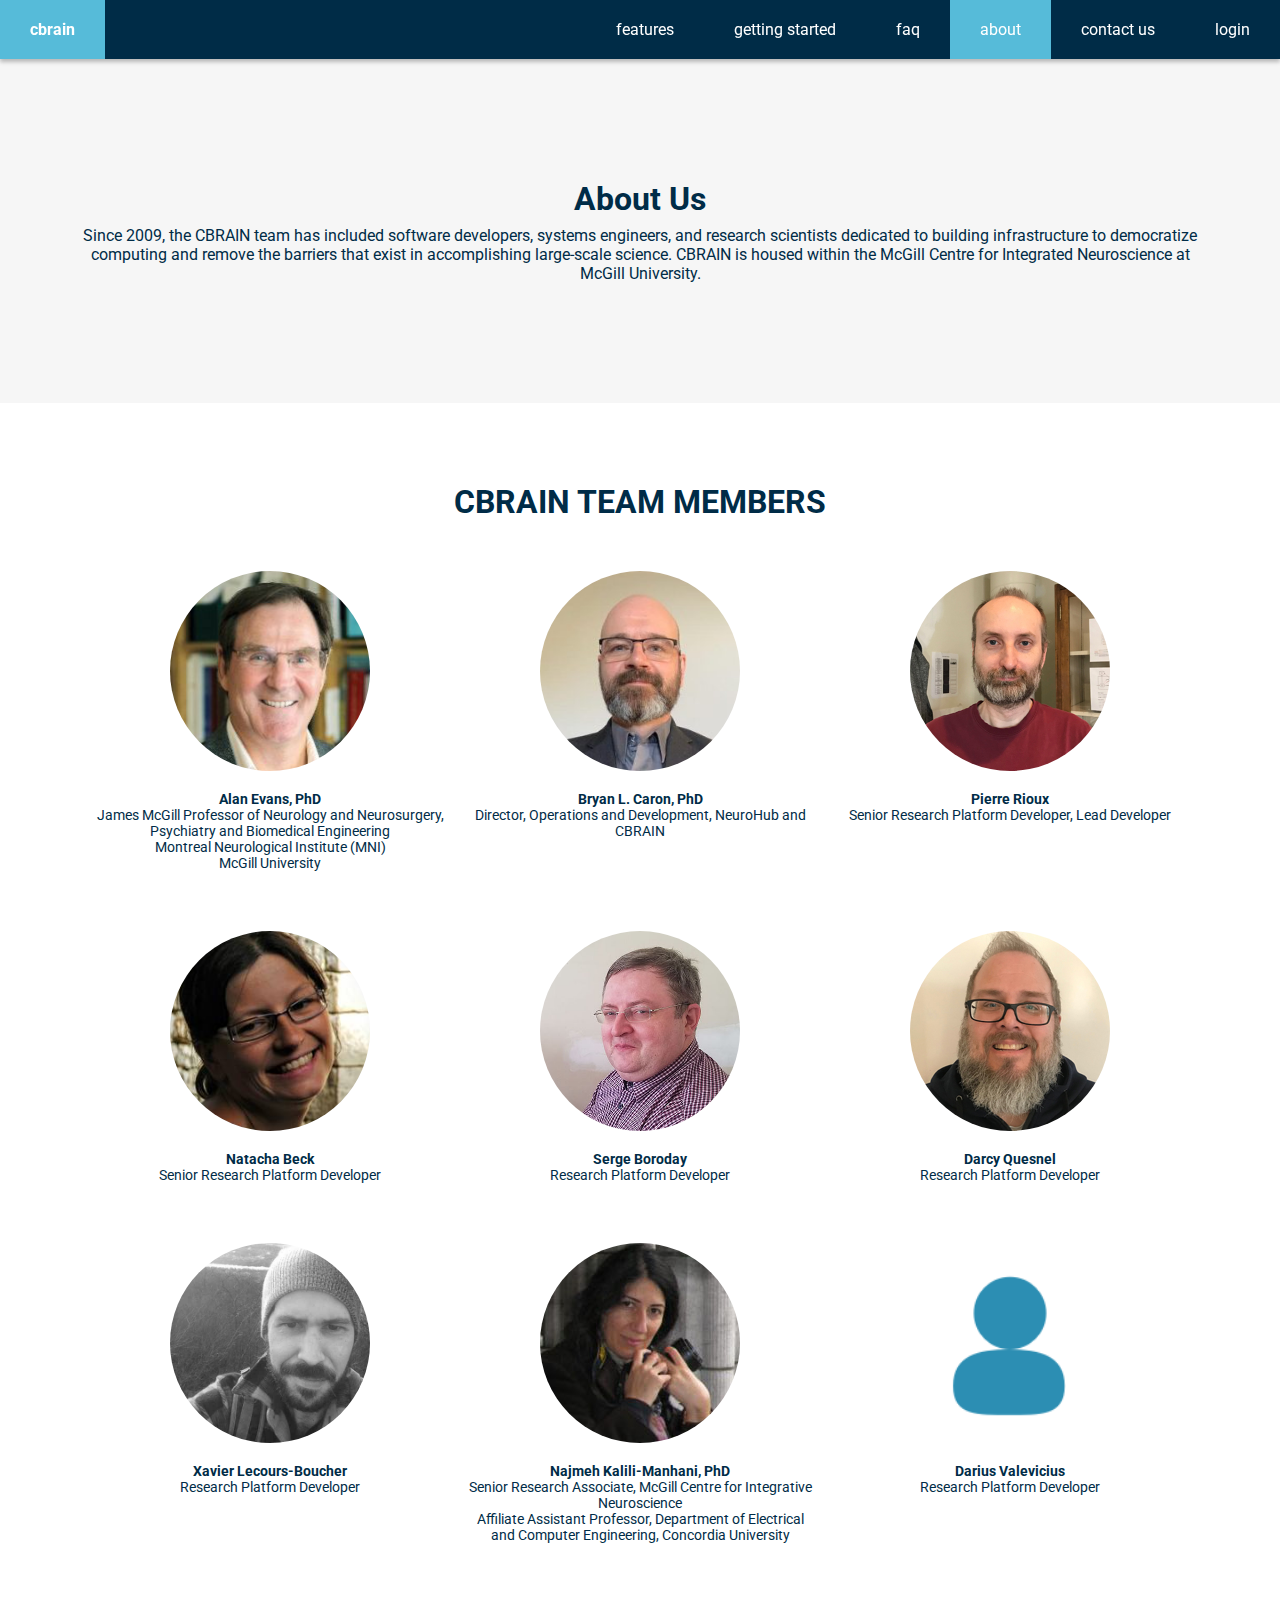
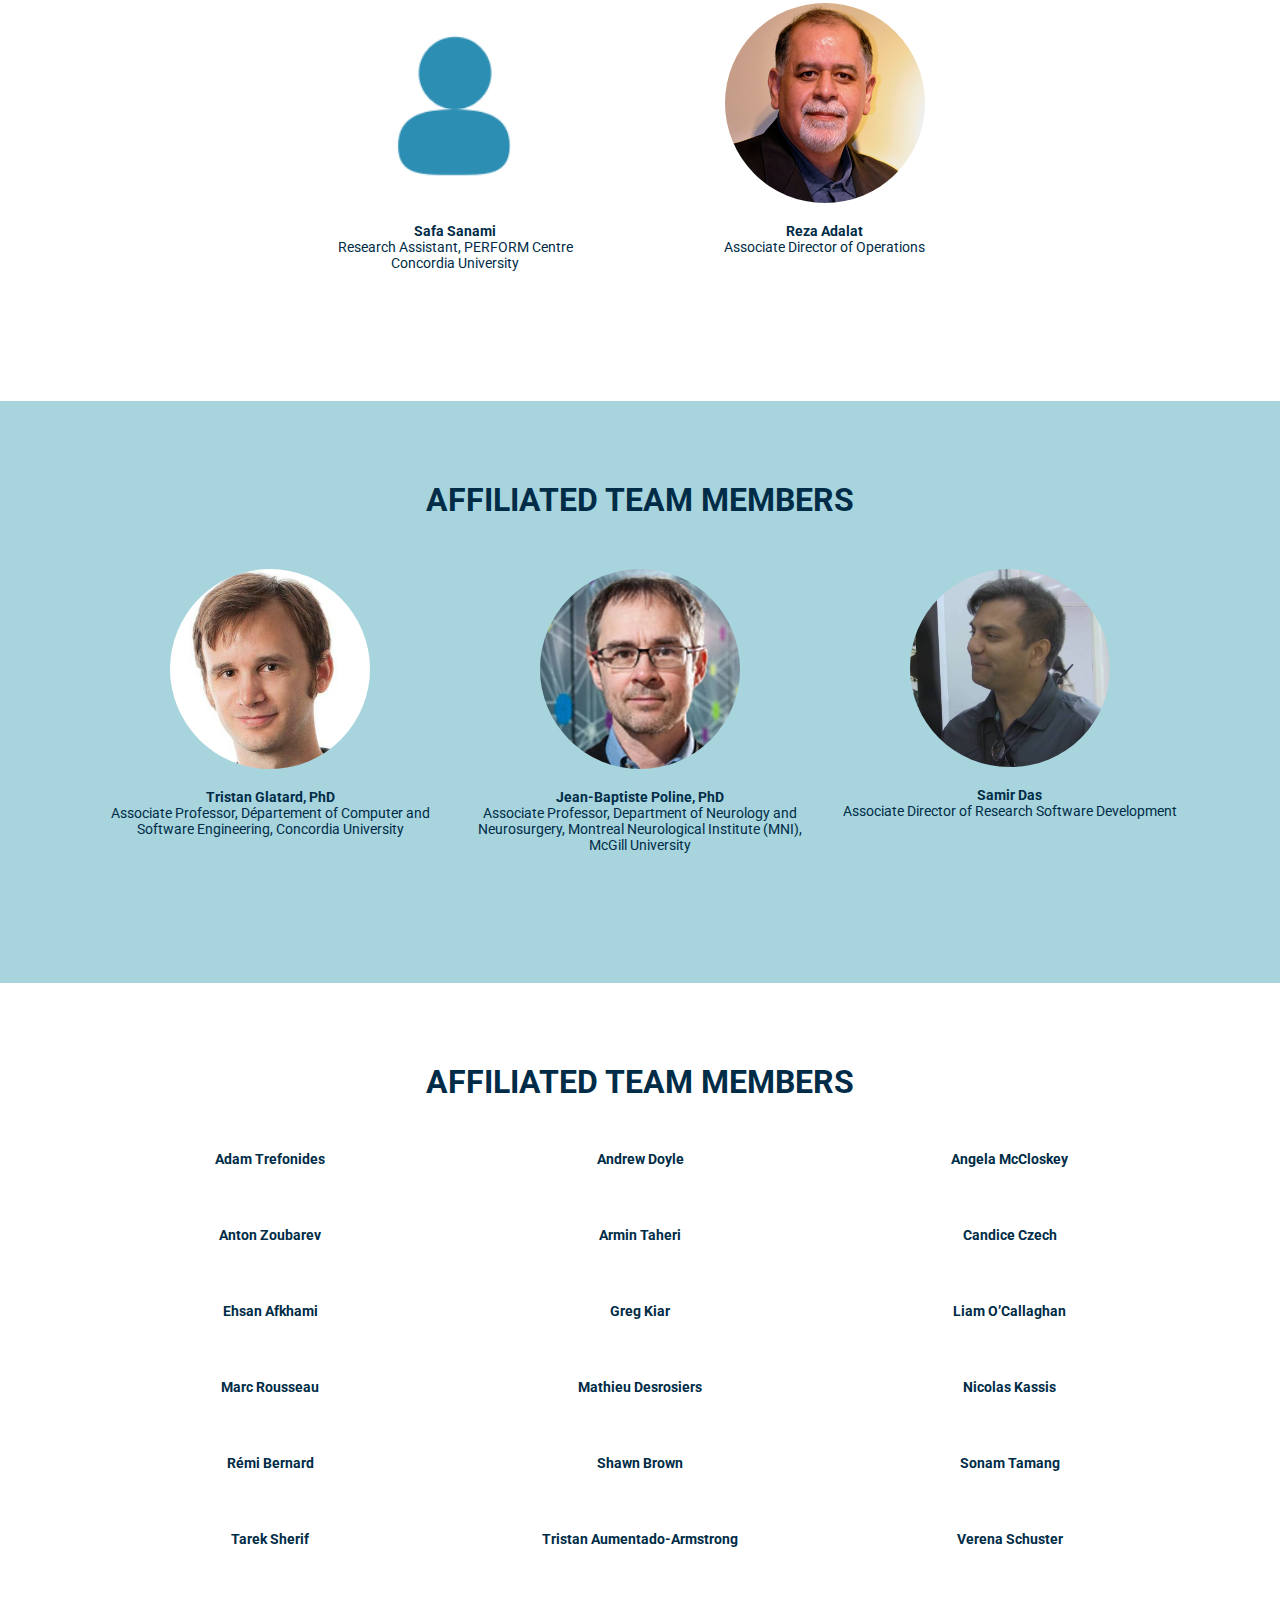
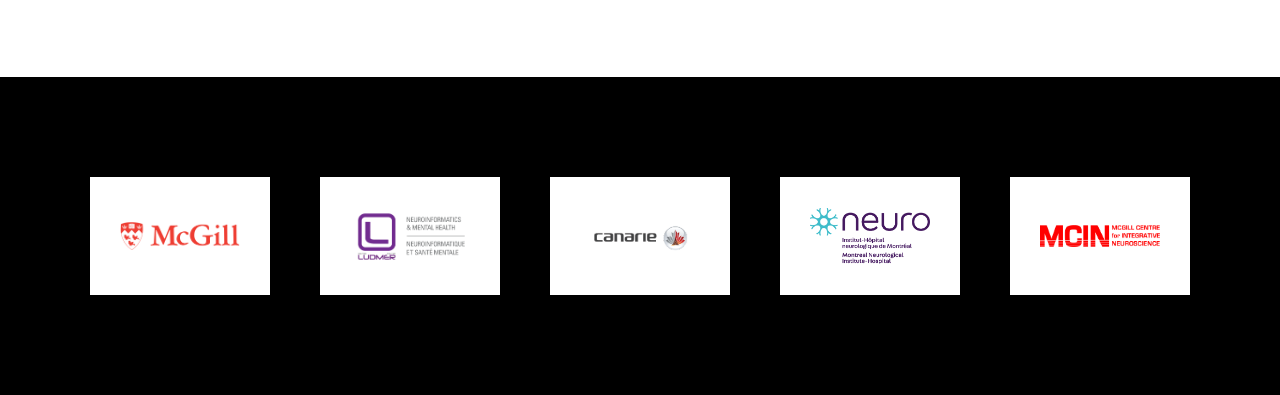
==== about.html @ c916443f "#1 updated code from repo https://github.com/aces/cbrain-public-site" ====
<!doctype html>
<html>
<head>
<!-- favicon -->
<link rel="apple-touch-icon" sizes="144x144" href="apple-touch-icon.png">
<link rel="icon" type="image/png" sizes="32x32" href="favicon-32x32.png">
<link rel="icon" type="image/png" sizes="16x16" href="favicon-16x16.png">
<link rel="manifest" href="site.webmanifest">
<link rel="mask-icon" href="safari-pinned-tab.svg" color="#5bbad5">
<meta name="msapplication-TileColor" content="#da532c">
<meta name="theme-color" content="#ffffff">
<!-- header -->
<link rel="stylesheet" href="https://use.fontawesome.com/releases/v5.8.2/css/all.css" integrity="sha384-oS3vJWv+0UjzBfQzYUhtDYW+Pj2yciDJxpsK1OYPAYjqT085Qq/1cq5FLXAZQ7Ay" crossorigin="anonymous">
<meta name="msapplication-TileColor" content="#da532c">
<meta name="theme-color" content="#ffffff">
<meta name="author" content="Derek Lo @ 3design-dlo.com">
<!-- general -->
<link rel="stylesheet" type="text/css" href="css/styles.css" />
<link rel="stylesheet" type="text/css" href="css/nav-styles.css" />
<link rel="stylesheet" type="text/css" href="fonts/fonts.css" />
<link href="css/lightbox.css" rel="stylesheet" />
<link rel="preconnect" href="https://fonts.googleapis.com">
<link rel="preconnect" href="https://fonts.gstatic.com" crossorigin>
<link href="https://fonts.googleapis.com/css2?family=Roboto:wght@300;400;700&display=swap" rel="stylesheet">
<meta charset="utf-8">
<title>cbrain</title>
<meta name="viewport" content="width=device-width">
<meta name="description" content="This is the website of cbrain.">
<meta name="keywords" content="big data, compute, pipelines, research">
<script src="https://code.jquery.com/jquery-2.2.0.min.js" type="text/javascript"></script>
<script type="text/javascript" src="js/drop-down.js"></script>
<script src="js/jquery.matchHeight.js" type="text/javascript"></script>
</head>
<body>
<div id="main-wrapper">
  <!-- navigation -->
  <nav class="site-nav ">
    <div class="nav-container ">
      <div class="branding"><a href="index.html"><strong>cbrain</strong></a></div>
      <div id="showmenu">Menu</div>
      <ul id="menu" class="nav-list hide">
        <li class="nav-item"><a href="features.html">features</a></li>
        <li class="nav-item"><a href="getstarted.html">getting started</a></li>
        <li class="nav-item"><a href="faq.html">faq</a></li>
        <li class="nav-item active"><a href="about.html">about</a></li>
        <li class="nav-item"><a href="contact.html">contact us</a></li>
        <li class="nav-item"><a href="https://portal.cbrain.mcgill.ca/login">login</a></li>
      </ul>
    </div>
  </nav>
  <!-- Info sections -->
  <section class="lt-grey-bg hero-pad">
    <div class="section-content flex">
      <h1 class="full-width text-center">About Us</h1>
      <!-- accordian -->
      <p class="center">
        Since 2009, the CBRAIN team has included software developers, systems engineers, and research scientists dedicated to building infrastructure to democratize computing and remove the barriers that exist in accomplishing large-scale science. CBRAIN is housed within the McGill Centre for Integrated Neuroscience at McGill University.
      </p>
    </div>
  </section>

  <!-- Pictures sections -->
  <section>
    <div class="section-content">
      <h1 class="text-center spacer">CBRAIN TEAM MEMBERS</h1>
      <div class="team-box">
        <div class="team-photo">
          <img src="images/team/team-alan-evans.jpg">
          <p class="center"><strong>Alan Evans, PhD</strong> <br>
          James McGill Professor of Neurology and Neurosurgery, Psychiatry and Biomedical Engineering<br>
          Montreal Neurological Institute (MNI)<br>
          McGill University<br>
          </p>
        </div>
        <div class="team-photo">
          <img src="images/team/team-bryan.jpeg">
          <p class="center"><strong>Bryan L. Caron, PhD</strong> <br>
          Director, Operations and Development, NeuroHub and CBRAIN<br>
          </p>
        </div>
        <div class="team-photo">
          <img src="images/team/team-pr.jpg">
          <p class="center"><strong>Pierre Rioux</strong> <br>
          Senior Research Platform Developer, Lead Developer<br>
          </p>
        </div>
        <div class="team-photo">
          <img src="images/team/team-nat.jpg">
          <p class="center"><strong>Natacha Beck</strong> <br>
          Senior Research Platform Developer<br>
          </p>
        </div>
        <div class="team-photo">
          <img src="images/team/team-serge.jpg">
          <p class="center"><strong>Serge Boroday</strong> <br>
          Research Platform Developer<br>
          </p>
        </div>
        <div class="team-photo">
          <img src="images/team/team-darcy.jpg">
          <p class="center"><strong>Darcy Quesnel</strong> <br>
          Research Platform Developer<br>
          </p>
        </div>
        <div class="team-photo">
          <img src="images/team/team-xavier.jpg">
          <p class="center"><strong>Xavier Lecours-Boucher</strong> <br>
          Research Platform Developer<br>
          </p>
        </div>
        <div class="team-photo">
          <img src="images/team/team-naj.jpg">
          <p class="center"><strong>Najmeh Kalili-Manhani, PhD</strong> <br>
          Senior Research Associate, McGill Centre for Integrative Neuroscience<br>
          Affiliate Assistant Professor, Department of Electrical and Computer Engineering, Concordia University<br>
          </p>
        </div>
        <div class="team-photo">
          <img src="images/team/profile-temp.png">
          <p class="center"><strong>Darius Valevicius</strong> <br>
          Research Platform Developer<br>
          </p>
        </div>
        <div class="team-photo">
          <img src="images/team/profile-temp.png">
          <p class="center"><strong>Safa Sanami</strong> <br>
          Research Assistant, PERFORM Centre<br>
          Concordia University<br>
          </p>
        </div>
        <div class="team-photo">
          <img src="images/team/team-reza-adalat.jpg">
          <p class="center"><strong>Reza Adalat</strong> <br>
          Associate Director of Operations<br>
          </p>
        </div>
      </div>
    </div>
  </section>

  <section class="lt-blue-bg">
    <div class="section-content">
      <h1 class="text-center spacer">AFFILIATED TEAM MEMBERS</h1>
      <div class="team-box">
        <div class="team-photo">
          <img src="images/team/team-tristan.jpg">
          <p class="center"><strong>Tristan Glatard, PhD</strong> <br>
          Associate Professor, Département of Computer and Software Engineering, Concordia University<br>
          </p>
        </div>
        <div class="team-photo">
          <img src="images/team/team-jb.jpg">
          <p class="center"><strong>Jean-Baptiste Poline, PhD</strong> <br>
          Associate Professor, Department of Neurology and Neurosurgery, Montreal Neurological Institute (MNI), McGill University<br>
          </p>
        </div>
        <div class="team-photo">
          <img src="images/team/team-samir.jpg">
          <p class="center"><strong>Samir Das</strong> <br>
          Associate Director of Research Software Development<br>
          </p>
        </div>
      </div>
    </div>
  </section>

  <section class="">
    <div class="section-content ">
      <h1 class="text-center spacer">AFFILIATED TEAM MEMBERS</h1>
      <div class="team-box">
        <div class="team-photo">
          <p class="center"><strong>Adam Trefonides</strong>
          </p>
        </div>
        <div class="team-photo">
          <p class="center"><strong>Andrew Doyle</strong>
          </p>
        </div>
        <div class="team-photo">
          <p class="center"><strong>Angela McCloskey</strong>
          </p>
        </div>
        <div class="team-photo">
          <p class="center"><strong>Anton Zoubarev</strong> 
          </p>
        </div>
        <div class="team-photo">
          <p class="center"><strong>Armin Taheri</strong> 
          </p>
        </div>
        <div class="team-photo">
          <p class="center"><strong>Candice Czech</strong>
          </p>
        </div>
        <div class="team-photo">
          <p class="center"><strong>Ehsan Afkhami</strong>
          </p>
        </div>
        <div class="team-photo">
          <p class="center"><strong>Greg Kiar</strong> 
          </p>
        </div>
        <div class="team-photo">
          <p class="center"><strong>Liam O’Callaghan</strong>
          </p>
        </div>
        <div class="team-photo">
          <p class="center"><strong>Marc Rousseau</strong> 
          </p>
        </div>
        <div class="team-photo">
          <p class="center"><strong>Mathieu Desrosiers</strong>
          </p>
        </div>
        <div class="team-photo">
          <p class="center"><strong>Nicolas Kassis</strong>
          </p>
        </div>
        <div class="team-photo">
          <p class="center"><strong>Rémi Bernard</strong>
          </p>
        </div>
        <div class="team-photo">
          <p class="center"><strong>Shawn Brown</strong>
          </p>
        </div>
        <div class="team-photo">
          <p class="center"><strong>Sonam Tamang</strong>
          </p>
        </div>
        <div class="team-photo">
          <p class="center"><strong>Tarek Sherif</strong>
          </p>
        </div>
        <div class="team-photo">
          <p class="center"><strong>Tristan Aumentado-Armstrong</strong>
          </p>
        </div>
        <div class="team-photo">
          <p class="center"><strong>Verena Schuster</strong>
          </p>
        </div>
      </div>
    </div>
  </section>

<script>
  $(function(){
    $(".accordian h3").click(function(e){
    $(".accordian ul p.answer").slideUp();
      if ($(this).next().is(":hidden")){
      $(this).next().slideDown();
      }
    });
  });
</script>

  <!-- footer -->
  <footer>  
    <div class="section-content flex">
      <a href="https://mcgill.ca/">
        <img src="images/logo-mcgill.png">
      </a>
      <a href="https://ludmercentre.ca/">
        <img src="images/logo-ludmer.png">
      </a>
      <a href="https://www.canarie.ca/">
        <img src="images/logo-canarie.png">
      </a>
      <a href="https://www.mcgill.ca/neuro/">
        <img src="images/logo-neuro.png">
      </a>
      <a href="https://mcin.ca">
        <img src="images/logo-mcin.png">
      </a>
    </div>
  </footer>
</div>

<script>
  $(function(){
    $("#showmenu").click(function(e){
    $("#menu").slideUp();
      if ($(this).next().is(":hidden")){
      $(this).next().slideDown();
      }
    });
  });
</script>

<script type="text/javascript">
  $(function() {
    $('.item').matchHeight();
  });
</script>



</body></html>
---- css/styles.css ----
/* ---- reset ---- */

* {
  box-sizing: border-box;
  margin: 0;
  padding: 0;
}
html,
body {
  width: 100%;
  height: 100%;
  min-height: 400px;
  min-width: 300px;
  /*overflow: hidden;*/
  font-family: 'Roboto', sans-serif;
  font-size: 14px;
  color: #002C47;
  scroll-behavior: smooth;
}
p, ul, ol {
  text-decoration: none; 
  font-size: 1em;
}
li {
  margin-left: 1em;
}
section {
  overflow: auto;
}
.end {
  padding-bottom: 500px !important;
}


img {
  display: block;
  width: 100%;
  height: auto;
}

/*** 
*
* Colour and Typography 
*
***/

strong {
  font-family: 'Roboto', sans-serif;
  font-weight: 700;
  /*color: #FF7F00;*/
}
h1, h2 {
  font-family: 'Roboto', sans-serif;
}
h1 {
  text-decoration: none; 
  font-size: 2rem;
  color: #002C47;
  margin-bottom: .5rem;
}
h2 {
  font-size: 1.5rem;
  /*font-style: italic;*/
  
  color: #002C47;
  margin-bottom: .5rem;
}
h3 {
  font-family: 'Roboto', sans-serif;
  font-size: 1.25rem;
  font-style: italic;
  color: #002C47;
  font-weight: bold;
}
p {
  margin-bottom: 1em;
}
a {
  color: #8c0000;
  transition: all 0.25s ease;
}
footer a {
  color: #fff;
}
a:hover,
a:focus {
  color: #DC2627;
}
button {
  border: none;
  background: #002C47;
  width: 100%;
  margin-bottom: 20px;
  padding: 10px 20px;
  color: #fff;
  font-size: 1em;
  font-weight: 700;
    -webkit-transition: 0.25s; /* Safari */
  transition: 0.25s;
}
button:hover {
  background: #56BBD9;
}
@media screen and (min-width: 640px) {
  html,
  body {
    font-size: 16px;
  }
  button {
    width: auto;
    margin: 0;
  }
}
.dropcap{
  color: #ff0000;
  font-weight: 400;
  float: left;
  font-size: 75px;
  line-height: 60px;
  padding-top: 4px;
  padding-right: 8px;
  padding-left: 3px;
  margin-bottom:-15px; 
}
.lt-blue-bg {
  background-color: #A7D4DD;
}
.dk-blue-bg {
  background-color: #002C47;
}
.red-bg {
  background-color: #DC2627;
}
.green-bg {
  background-color: green;
}
.dk-grey-bg {
  background-color: #8B8B8B;
}
.lt-grey-bg {
  background-color: #F6F6F6 !important;
}
.med-grey-bg {
  background-color: #ececec;
}
.black-bg {
  background-color: #000;
}
.center {
  text-align: center;
}
.float-left {
  float: left;
}
.float-right {
  float: right;
}
.clear-all {
  clear: both;
}
.flex {
  display: flex;
  flex-direction: row;
  flex-wrap: wrap;
  justify-content: space-evenly;
  align-items: stretch;
}
.flex-center {
  display: flex;
  flex-direction: row;
  flex-wrap: wrap;
  justify-content: space-evenly;
  align-items: center;
}
.flex-start {
    justify-content: flex-start !important;
}
.full-width {
  width: 100%;
}
.flex-baseline {
  display: flex;
  flex-direction: row;
  flex-wrap: wrap;
  justify-content: space-evenly;
  align-items: baseline;
}
h2.full-width/*:last-of-type*/ {
  margin-bottom: 40px;
}
.text-center {
  text-align: center;
}
.wordbreak {
  word-break: break-all;
}
.spacer {
  margin-bottom: 40px;
}
.small-spacer {
  margin-bottom: 20px;
}
.big-spacer {
  margin-bottom: 80px;
}
.center-spacer {
  margin: 0 auto !important;
}
.grey-border {
  border: 1px solid #8B8B8B !important;
}
cite {
  font-weight: bold;
}
.horizontal-rule {
  display: flex;
  width: 100%;
  height: 50px;
  align-items: center;
  justify-content: space-between;
  margin-bottom: 10px;
  color: #c3c3c3;
}
.horizontal-rule:before, .horizontal-rule:after {
  display: block;
  content: "";
  width:calc(50% - 100px);
  border-bottom: 1px solid #c3c3c3;
}
.sidebar-right h1 {
  padding: 20px 0 10px;
  font-size: 1.25em;
  text-align: center;
}
.right-arrow {}
.right-arrow::after {
  content: "\f30b";
  font-family: "Font Awesome 5 Free";
  font-weight: 900;
  font-size: 30px;
}
.no-side-pad {
  padding-left: 0 !important;
  padding-right: 0 !important;
  /*it's a hack, I know...*/
}
/*** 
*
* Content 
*
***/
#main-wrapper {
  width: 100%;
  height: auto;
  min-height: 100%;
  overflow: auto;
  position: relative;
  /*background: url(../images/pattern.svg);*/
  background-size: 60px 60px;
}
#main-wrapper {
  min-height: 100vh;
  display: flex;
  flex-direction: column;
}
.col-2,
.col-3,
.col-4,
.col-3rd {
  width: 100%;
  margin: 0 auto;
}
.col-2,
.col-3,
.col-4,
.col-3rd {
  width: 100%;
  padding: 0 0 15px 0;
}

.section-content {
  width: 100%;
  max-width: 1200px;
  margin: 0px auto;
  padding: 80px 20px;
  overflow: auto;
  backgr?ound: #fff;
}
.section-content p:last-of-type {
  margin-bottom: 40px;
}
.section-content.no-margin p:last-of-type {
  margin-bottom: 0;
}
.sidebar-left {
  display: block;
  overflow: auto;
  width: 100%;
}
.sidebar-right {
  display: block;
  overflow: auto;
  width: 100%;
}
.sidebar-logo {
  max-width: 100px;
}
footer .section-content {
  width: 100%;
  max-width: 1200px;
  margin: 80px auto;
  padding: 0px 20px;
  overflow: auto;
  background-color: #000;
}
@media screen and (max-width: 599px) {
  .keyline {
    border-bottom: 1px solid #dadada;
    margin-bottom: 40px;
    padding-bottom: 80px;
  }
}
.video-wrapper {
  position: relative;
  padding-bottom: 56.25%; /* 16:9 */
  padding-top: 25px;
  height: 0;
}
.video-wrapper iframe {
  position: absolute;
  top: 0;
  left: 0;
  width: 100%;
  height: 100%;
}
@media screen and (min-width: 640px) {
  .section-content {
    padding: 80px 40px;
  }
  .col-4,
  .col-3 {
    width: 50%;
    float: left;
    margin: 0;
  }
  .pad-left {
    padding-left: 1em;
  }
}
@media screen and (min-width: 800px) {
  .col-2 {
    width: 50%;
    float: left;
    margin: 0 0 20px 0;
  }
  .col-3 {
    width: 75%;
    float: left;
    margin: 0;
  }
  .col-4 {
    width: 25%;
    float: left;
    margin: 0;
  }
  .col-3rd {
    width: 33.33%;
    float: left;
    margin: 0;
  }
  .col-2 img.hiballlaunch,
  .col-3 img.hiballlaunch,
  .col-4 img.hiballlaunch {
    width: 100%;
    padding: 0 5px 15px;
  }
}
@media screen and (min-width: 1024px) {
  .sidebar-left {
    width: calc(100% - 220px);
    float: left;
    padding-right: 15px;
  }
  .sidebar-right {
    width: 220px;
    float: right;
    padding-left: 15px;
  }
  .sidebar-logo {
    max-width: 100%;
    padding: 0 0 15px;
  }
}
/* navigation */

nav.site-nav {
  position: fixed;
  width: 100%;
  height: auto;
  top: 0;
  left: 0;
  background-color: #002C47;
  box-shadow: 0px 3px 4px rgba(0,0,0,.25);
  z-index: 99999;
}
.nav-container {
  width: 100%;
  max-width: 1280px;
  margin: 0 auto;
}
.branding {
  float: left;
}
ul.nav-list {
  display: none;
  list-style: none;
  clear: both;
}
li.nav-item a,
.branding a {
  display: inline-block;
  padding: 20px 30px;
  text-decoration: none;
  color: #fff;
  transition: all 0.25s ease;
}
li.nav-item a {
  width: 100%;
}
#showmenu {
  float: right;
  padding: 20px 30px;
  color: #fff;
  transition: all 0.25s ease;
  cursor: pointer;
}
ul.nav-list li.nav-item a:hover,
div.branding a:hover,
#showmenu:hover {
  background-color: #56BBD9;
  color: #fff;
}
#showmenu {
  float: right;
  padding: 20px 30px;
}
ul.hide {
  display: none;
}
@media screen and (min-width: 1100px) {
  ul.nav-list {
    display: inline-block;
    float: right;
    clear: none;
  }
  li.nav-item {
    margin: 0;
    float: left;
  }
  #showmenu {
    display: none;
  }
  ul.hide {
    display: inline-block;
  }
}
.active {
  background: #56BBD9;
}

/* pagination */
.pagination {
  display: flex;
  width: 100%;
}
.pagination ul {
  display: inline-block;
  list-style: none;
  list-style-position: inside;
  margin: 0 auto;
  text-align: center;
}
.pagination ul li {
  display: inline-block;
}
.pagination ul li a {
  text-decoration: none;
  padding: 10px 20px;
  background-color: #fff;
  color: #343434;
  -webkit-transition: 0.25s; /* Safari */
  transition: 0.25s;
}
.pagination ul li a:hover {
  background: #DC2627;
  background-color: #8B8B8B;
  color: #fff;
}
.pagination ul li a.pagination-active {
  background-color: #dadada;
}
/* body content */
.hero-pad {
  padding-top: 100px;
}
.hero-box {
  margin: 40px auto;
  text-align: center;
}
.hero-box img {
  width: 300px;
  margin: 20px auto;
}
.hero-box p {
  max-width: 600px;
  margin: 20px auto;
}
.value-box {
  text-align: center;
}
.icons {
  display: flex;
  flex-flow: row wrap;
  justify-content: space-around;
}
.icon {
  width: 215px;
  height: auto;
  text-align: center;
  margin: 20px;
}
.feature-box {
  padding: 0 40px;
}
.info-box {
  text-align: center;
  border: 1px solid #dadada;
  padding: 20px 40px;
  margin: 20px;
  box-shadow: 1px 1px 4px rgba(0, 0, 0, .1);
    -webkit-transition: 0.25s; /* Safari */
  transition: 0.25s;
  width: 300px;
}
@media screen and (min-width: 900px) {
  .quad {
    width: calc(50% - 80px);
  }
}

.info-box a {
  display: flex;
  flex-direction: column;
  justify-content: center;
}
.info-box a img {
  height: 155px;
  width: 200px;
  margin: 0 auto;
}
.info-box:hover {
  box-shadow: 1px 1px 8px rgba(0, 0, 0, .25);
}
.team-box {
  display: flex;
  justify-content: center;
  align-items: flex-start;
  flex-wrap: wrap;
}
.team-photo {
  display: flex;
  flex-direction: column;
  justify-content: center;
  width: calc(100% - 20px);
  margin: 10px;
}
@media screen and (min-width: 600px){
  .team-photo {
    width: calc(33% - 20px);
  }
}
.team-photo img {
  border-radius: 100px;
  margin-bottom: 20px;
  max-width: 200px;
  margin-left: auto;
  margin-right: auto;
}
.team-photo p {
  font-size: .85em;
}
/* footer */

.footer-end {
  /*margin-bottom: 250px;*/
}
footer {
  /*position: absolute;*/
  bottom: 0;
  width: 100%;
  background-color: #000;
  padding: 80px 0 40px;
  margin-top: auto;
}
footer div a {
  display: flex;
  align-items: center;
  background-color: #fff;
  /*border-radius: 20px;*/
  padding: 20px 30px;
  margin: 20px;
  max-width: 300px;
  min-width: 125px;
  height: auto;
}
footer a img {
  width: 100%;
  height: auto;
}
footer .flex {
  /*flex-wrap: nowrap;*/
}
footer .section-content {
  margin: 0 auto;
}

@media screen and (min-width: 640px) {
  footer {
    padding: 80px 40px;
  }
}
footer img {
  max-width: 120px; 
}

/* accordian */
div.accordian ul,
ol {
  margin: 0;
  padding: 0;
}
div.accordian li {
  display: block;
  list-style: none;
  padding: 0;
  margin: 0 0 20px;
}
.accordian {
  width: 100%;
  max-width: 800px;
  /*box-shadow: 0 1px 5px rgba(0, 0, 0, 0.1);*/
  /*margin: 5% auto;*/
  color: #b5b5b5;
}
.accordian .title {
  background-color: #fff;
  padding: 1rem;
  margin: 0;
  /*border: 1px solid #ddd;*/
  transition: all .25s ease;
  line-height: 1.75rem;
  overflow: auto;
}
.accordian .title:hover {
  background-color: #8B8B8B;
  /*background-color: #DC2627;*/
}
.accordian ul p {
  display: none;
  background: #fff;
  margin: 0 !important;
  padding: 30px;
  /*border: 1px solid #ddd;*/
  /*border-top: none;*/
  color: #343434;
}
.accordian ul p.question {
  display: inline-block !important;
  border: none;
  background: none;
  padding: 0;
  color: #144E76;
  float: left;
  width: calc(100% - 70px); /*this is to accomodate for the + */
  pointer-events: none;
}
.open {
  transform: rotate(45deg);
  transition: all .25s ease;
}
.accordian ul ul li:last-child a {
  border-bottom: 0;
}
.fa {
  transition: all .25s ease;
  float: right;
  color: #2C8EB3;
  font-size: 1.75rem;
  pointer-events: none;
}
.faq-q {
  font-family: 'arial', sans-serif;
  font-style: italic;
  font-weight: bold;
  color: #2C8EB3;
  font-size: 2rem;
  float: left;
  width: 40px;
  pointer-events: none;
}
.answer .faq-q {
    line-height: 1rem;
}
.answer {
  display: none;
}
.accordian h3 {
  cursor: pointer;
}

/* anchors */
a.anchor {
  display: block;
  position: relative;
  top: -80px;
  visibility: hidden;
}
#second-nav {
  display: none;
}
@media screen and (min-width: 640px) {
  a.anchor {
    top: -140px;
  }
  #second-nav {
    display: flex;
    justify-content: center;
  }
}
#tabs a.anchor {
  top: -200px;
}
.text-left {
  text-align:left;
}
---- css/nav-styles.css ----
@charset "UTF-8";
nav ul {
  list-style: none;
  margin: 0;
  padding: 0;
}
nav li {
  margin: 0;
}
nav ul li a:hover,
nav ul li a:visited:hover {
  background: #2581dc;
  color: #ffffff;
}
nav ul li a:not(:only-child):after,
nav ul li a:visited:not(:only-child):after {
  padding-left: 4px;
  content: " ▾";
}
.nav-dropdown {
  position: absolute;
  display: none;
  z-index: 1;
  background-color: #fff;
  box-shadow: 0 3px 12px rgba(0, 0, 0, 0.15);
}

@media only screen and (max-width: 880px) {
  .nav-dropdown {
    position: static;
    box-shadow: none;
    border-bottom: 1px solid #dadada;
  }
  nav li li {
    margin-left: 1em;
  }
}
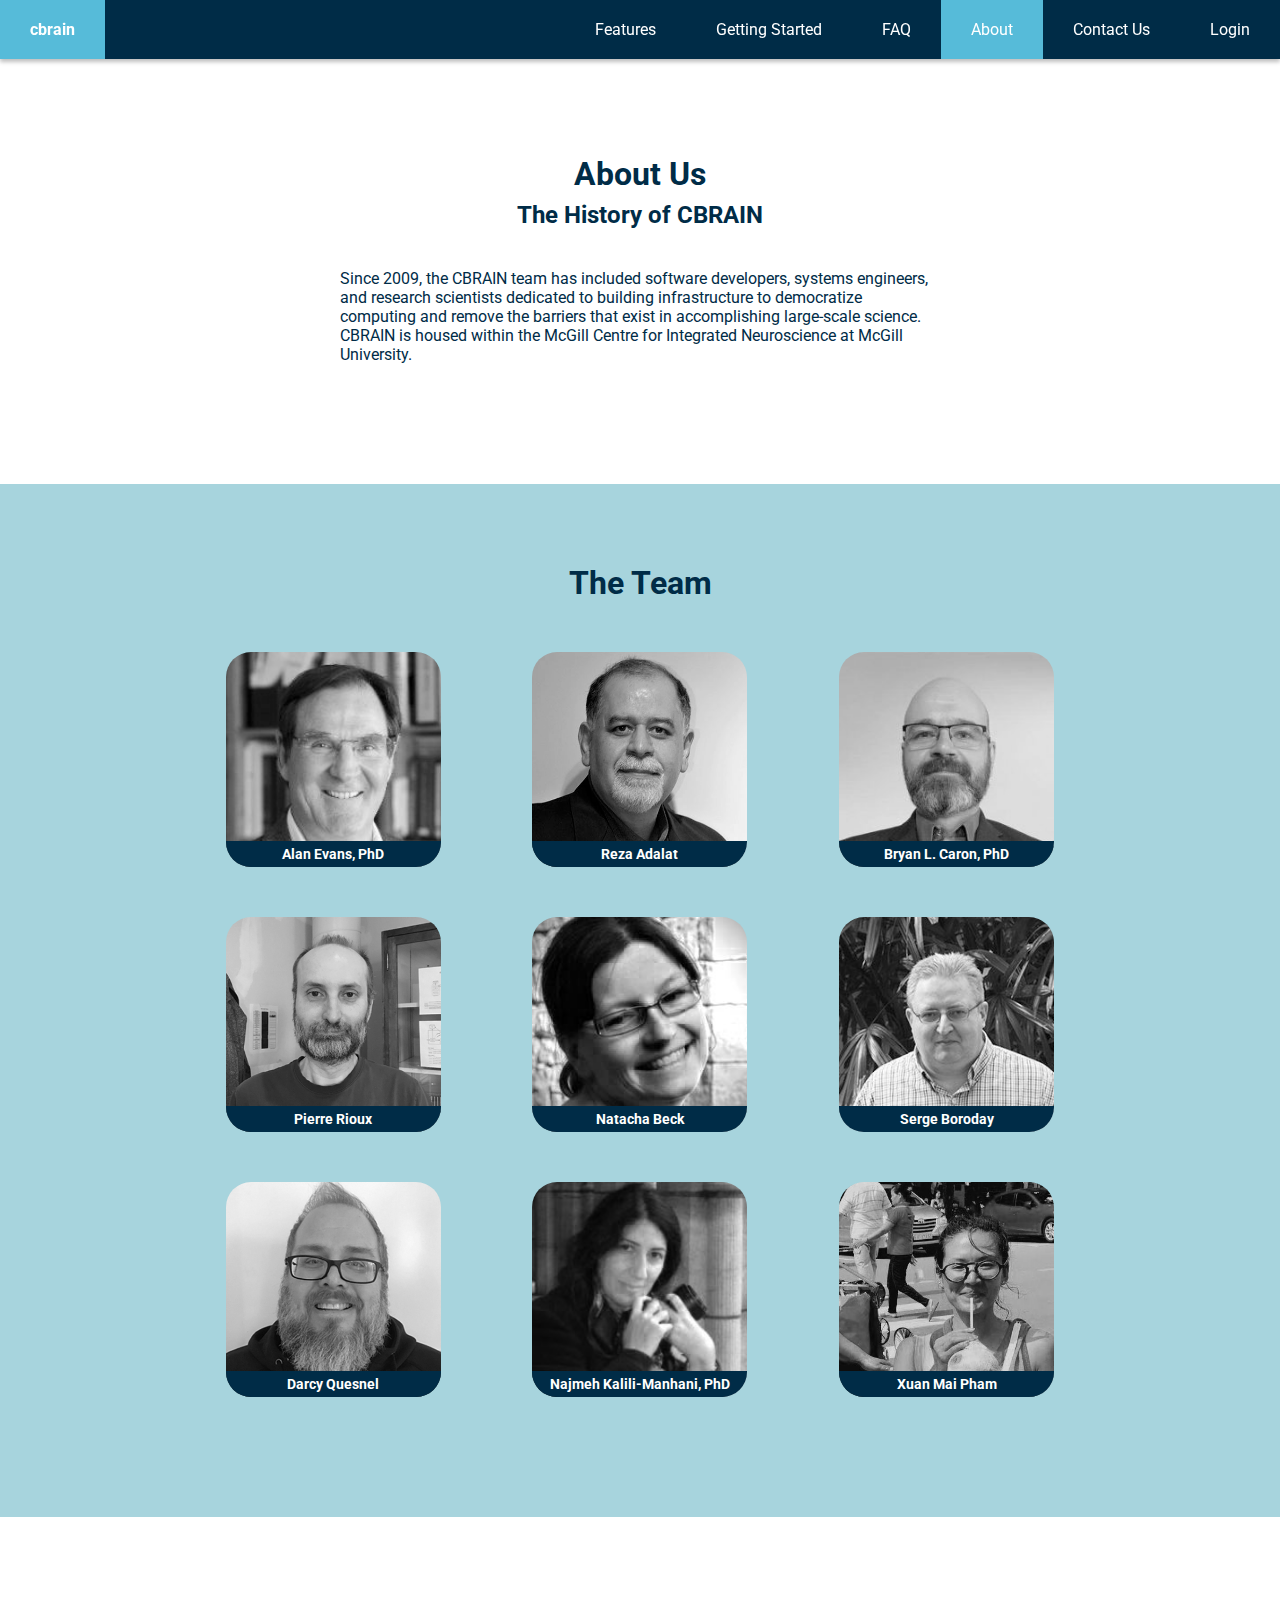
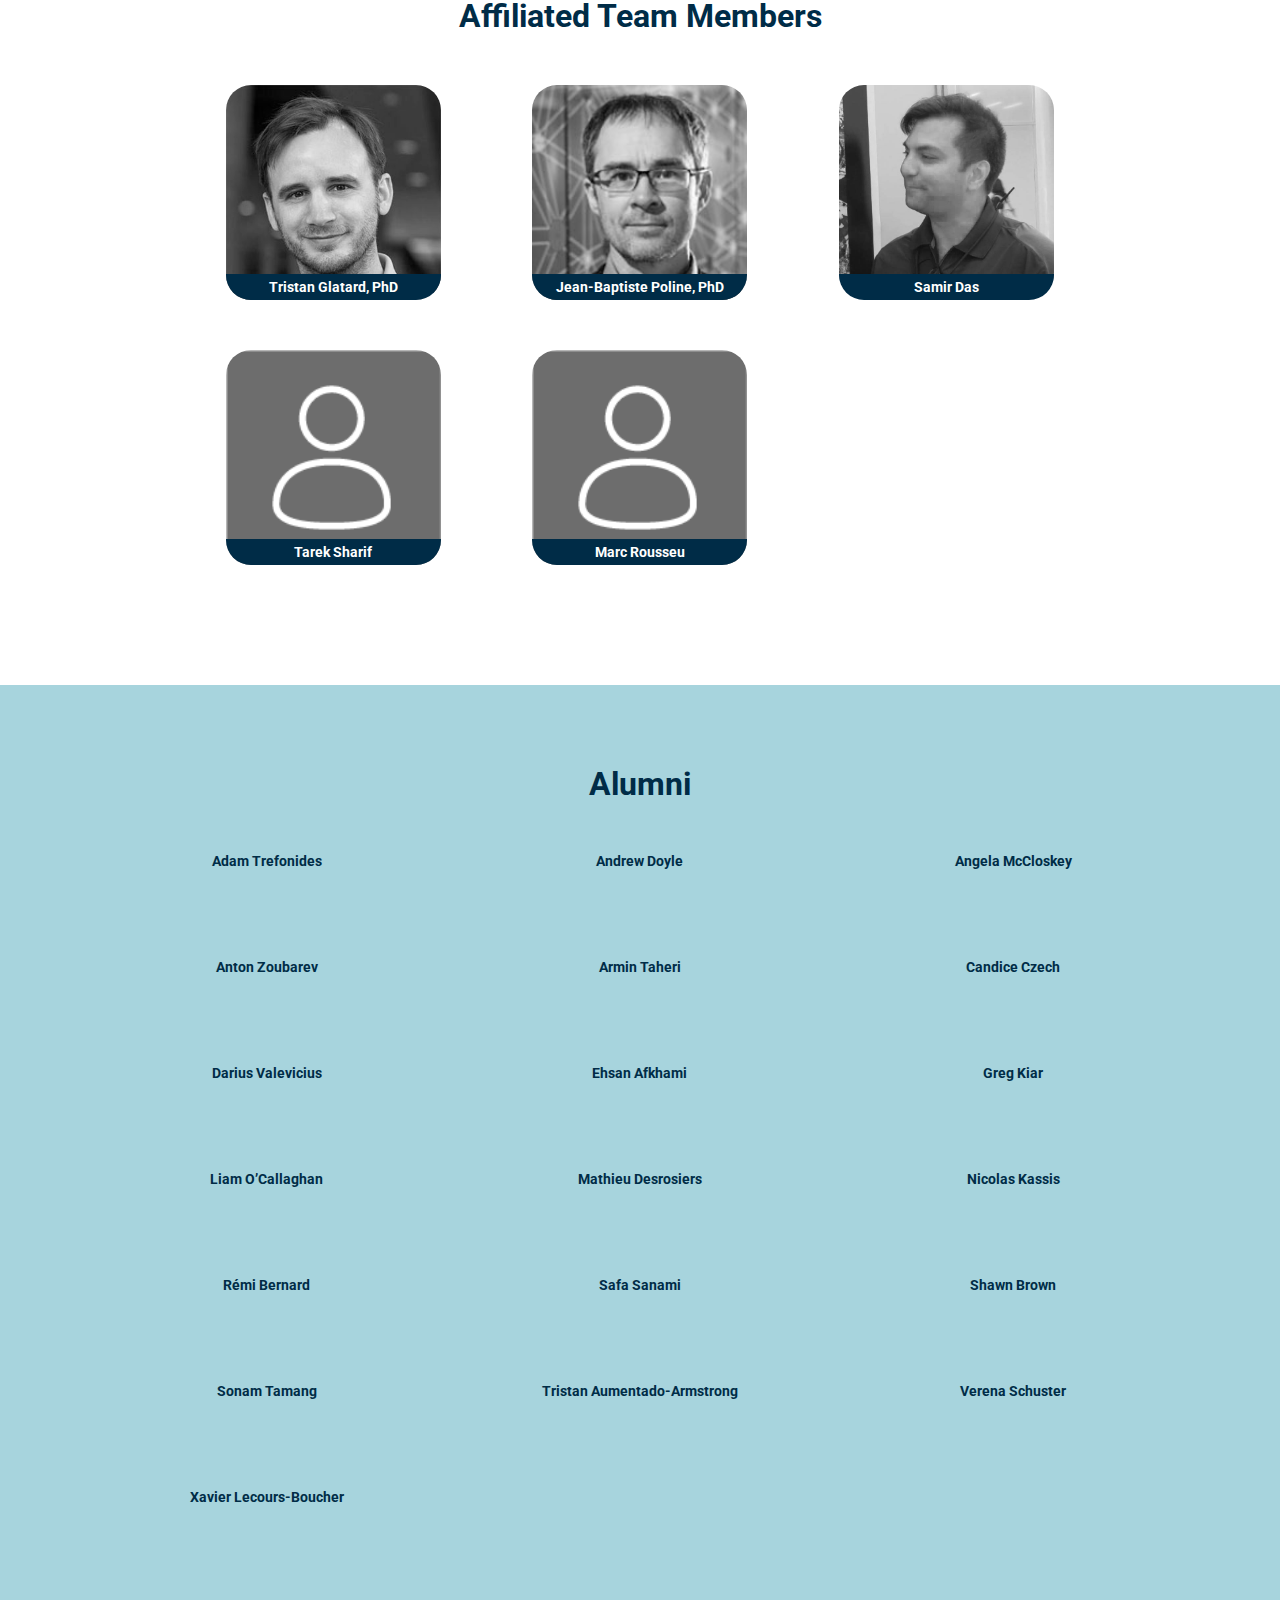
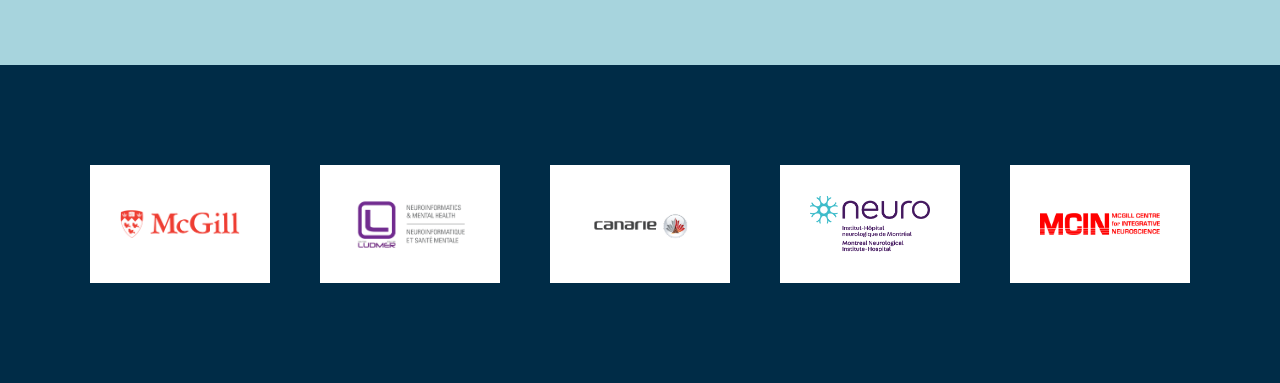
==== commit 95c7b3a1: "corrected FAQ link and edited about page" ====
--- a/about.html
+++ b/about.html
@@ -39,136 +39,139 @@
       <div class="branding"><a href="index.html"><strong>cbrain</strong></a></div>
       <div id="showmenu">Menu</div>
       <ul id="menu" class="nav-list hide">
-        <li class="nav-item"><a href="features.html">features</a></li>
-        <li class="nav-item"><a href="getstarted.html">getting started</a></li>
-        <li class="nav-item"><a href="faq.html">faq</a></li>
-        <li class="nav-item active"><a href="about.html">about</a></li>
-        <li class="nav-item"><a href="contact.html">contact us</a></li>
-        <li class="nav-item"><a href="https://portal.cbrain.mcgill.ca/login">login</a></li>
+        <li class="nav-item"><a href="features.html">Features</a></li>
+        <li class="nav-item"><a href="getstarted.html">Getting Started</a></li>
+        <li class="nav-item"><a href="https://github.com/aces/cbrain/wiki">FAQ</a></li>
+        <li class="nav-item active"><a href="about.html">About</a></li>
+        <li class="nav-item"><a href="contact.html">Contact Us</a></li>
+        <li class="nav-item"><a href="https://portal.cbrain.mcgill.ca/login">Login</a></li>
       </ul>
     </div>
   </nav>
   <!-- Info sections -->
-  <section class="lt-grey-bg hero-pad">
-    <div class="section-content flex">
-      <h1 class="full-width text-center">About Us</h1>
-      <!-- accordian -->
-      <p class="center">
-        Since 2009, the CBRAIN team has included software developers, systems engineers, and research scientists dedicated to building infrastructure to democratize computing and remove the barriers that exist in accomplishing large-scale science. CBRAIN is housed within the McGill Centre for Integrated Neuroscience at McGill University.
-      </p>
+  <section class="hero-pad">
+    <div class="section-content">
+      <div class="">
+        <h1 class="full-width text-center">About Us</h1>
+        <h2 class="full-width text-center">The History of CBRAIN</h2>
+        <!-- accordian -->
+        <p class="hero-box-p text-left ">
+          Since 2009, the CBRAIN team has included software developers, systems engineers, and research scientists dedicated to building infrastructure to democratize computing and remove the barriers that exist in accomplishing large-scale science. CBRAIN is housed within the McGill Centre for Integrated Neuroscience at McGill University.
+        </p>
+      </div>
     </div>
   </section>
 
   <!-- Pictures sections -->
-  <section>
-    <div class="section-content">
-      <h1 class="text-center spacer">CBRAIN TEAM MEMBERS</h1>
+  <section class="lt-blue-bg">
+    <div class="section-content value-box">
+      <h1 class="text-center spacer">The Team</h1>
       <div class="team-box">
         <div class="team-photo">
-          <img src="images/team/team-alan-evans.jpg">
-          <p class="center"><strong>Alan Evans, PhD</strong> <br>
-          James McGill Professor of Neurology and Neurosurgery, Psychiatry and Biomedical Engineering<br>
-          Montreal Neurological Institute (MNI)<br>
-          McGill University<br>
-          </p>
-        </div>
-        <div class="team-photo">
-          <img src="images/team/team-bryan.jpeg">
-          <p class="center"><strong>Bryan L. Caron, PhD</strong> <br>
-          Director, Operations and Development, NeuroHub and CBRAIN<br>
-          </p>
-        </div>
-        <div class="team-photo">
-          <img src="images/team/team-pr.jpg">
-          <p class="center"><strong>Pierre Rioux</strong> <br>
-          Senior Research Platform Developer, Lead Developer<br>
-          </p>
-        </div>
-        <div class="team-photo">
-          <img src="images/team/team-nat.jpg">
-          <p class="center"><strong>Natacha Beck</strong> <br>
-          Senior Research Platform Developer<br>
-          </p>
-        </div>
-        <div class="team-photo">
-          <img src="images/team/team-serge.jpg">
-          <p class="center"><strong>Serge Boroday</strong> <br>
-          Research Platform Developer<br>
-          </p>
-        </div>
-        <div class="team-photo">
-          <img src="images/team/team-darcy.jpg">
-          <p class="center"><strong>Darcy Quesnel</strong> <br>
-          Research Platform Developer<br>
-          </p>
-        </div>
-        <div class="team-photo">
-          <img src="images/team/team-xavier.jpg">
-          <p class="center"><strong>Xavier Lecours-Boucher</strong> <br>
-          Research Platform Developer<br>
-          </p>
-        </div>
-        <div class="team-photo">
-          <img src="images/team/team-naj.jpg">
-          <p class="center"><strong>Najmeh Kalili-Manhani, PhD</strong> <br>
-          Senior Research Associate, McGill Centre for Integrative Neuroscience<br>
-          Affiliate Assistant Professor, Department of Electrical and Computer Engineering, Concordia University<br>
-          </p>
-        </div>
-        <div class="team-photo">
-          <img src="images/team/profile-temp.png">
-          <p class="center"><strong>Darius Valevicius</strong> <br>
-          Research Platform Developer<br>
-          </p>
-        </div>
-        <div class="team-photo">
-          <img src="images/team/profile-temp.png">
-          <p class="center"><strong>Safa Sanami</strong> <br>
-          Research Assistant, PERFORM Centre<br>
-          Concordia University<br>
-          </p>
-        </div>
-        <div class="team-photo">
-          <img src="images/team/team-reza-adalat.jpg">
-          <p class="center"><strong>Reza Adalat</strong> <br>
-          Associate Director of Operations<br>
-          </p>
+          <div class="team-photo-holder">
+            <img src="images/team/team-alan-evans.jpg">
+            <div class="team-name"><strong>Alan Evans, PhD</strong></div>
+          </div>
+        </div>
+        <div class="team-photo">
+          <div class="team-photo-holder">
+            <img src="images/team/team-reza-adalat.jpg">
+            <div class="team-name"><strong>Reza Adalat</strong> </div>
+          </div>
+        </div>
+        <div class="team-photo">
+          <div class="team-photo-holder">
+            <img src="images/team/team-bryan.jpeg">
+            <div class="team-name"><strong>Bryan L. Caron, PhD</strong></div>
+          </div>
+        </div>
+        <div class="team-photo">
+          <div class="team-photo-holder">
+            <img src="images/team/team-pr.jpg">
+            <div class="team-name"><strong>Pierre Rioux</strong></div>
+          </div>
+        </div>
+        <div class="team-photo">
+          <div class="team-photo-holder">
+            <img src="images/team/team-nat.jpg">
+            <div class="team-name"><strong>Natacha Beck</strong>
+            </div>
+          </div>
+        </div>
+        <div class="team-photo">
+          <div class="team-photo-holder">
+            <img src="images/team/team-serge.jpg">
+            <div class="team-name"><strong>Serge Boroday</strong> </div>
+          </div>
+        </div>
+        <div class="team-photo">
+          <div class="team-photo-holder">
+            <img src="images/team/team-darcy.jpg">
+            <div class="team-name"><strong>Darcy Quesnel</strong> </div>
+          </div>
+        </div>
+        <div class="team-photo">
+          <div class="team-photo-holder">
+            <img src="images/team/team-naj.jpg">
+            <div class="team-name"><strong>Najmeh Kalili-Manhani, PhD</strong> </div>
+          </div>
+        </div>
+        <div class="team-photo">
+          <div class="team-photo-holder">
+            <img src="images/team/team-mai.jpg">
+            <div class="team-name"><strong>Xuan Mai Pham</strong> </div>
+          </div>
         </div>
       </div>
     </div>
   </section>
 
+  <section class="">
+    <div class="section-content value-box">
+      <h1 class="text-center spacer">Affiliated Team Members</h1>
+      <div class="team-box">
+        <div class="team-photo">
+          <div class="team-photo-holder">
+            <img src="images/team/team-tristan.jpg">
+            <div class="team-name"><strong>Tristan Glatard, PhD</strong></div>
+          </div>
+        </div>
+        <div class="team-photo">
+          <div class="team-photo-holder">
+            <img src="images/team/team-jb.jpg">
+            <div class="team-name"><strong>Jean-Baptiste Poline, PhD</strong></div>
+          </div>
+        </div>
+        <div class="team-photo">
+          <div class="team-photo-holder">
+            <img src="images/team/team-samir.jpg">
+            <div class="team-name"><strong>Samir Das</strong>
+            </div>
+          </div>
+        </div>
+        <div class="team-photo">
+          <div class="team-photo-holder">
+            <img src="images/team/profile-temp.png">
+            <div class="team-name"><strong>Tarek Sharif</strong>
+            </div>
+          </div>
+        </div>
+        <div class="team-photo">
+          <div class="team-photo-holder">
+            <img src="images/team/profile-temp.png">
+            <div class="team-name"><strong>Marc Rousseu</strong>
+            </div>
+          </div>
+        </div>
+      </div>
+    </div>
+  </section>
+
   <section class="lt-blue-bg">
-    <div class="section-content">
-      <h1 class="text-center spacer">AFFILIATED TEAM MEMBERS</h1>
+    <div class="section-content ">
+      <h1 class="text-center spacer">Alumni</h1>
       <div class="team-box">
         <div class="team-photo">
-          <img src="images/team/team-tristan.jpg">
-          <p class="center"><strong>Tristan Glatard, PhD</strong> <br>
-          Associate Professor, Département of Computer and Software Engineering, Concordia University<br>
-          </p>
-        </div>
-        <div class="team-photo">
-          <img src="images/team/team-jb.jpg">
-          <p class="center"><strong>Jean-Baptiste Poline, PhD</strong> <br>
-          Associate Professor, Department of Neurology and Neurosurgery, Montreal Neurological Institute (MNI), McGill University<br>
-          </p>
-        </div>
-        <div class="team-photo">
-          <img src="images/team/team-samir.jpg">
-          <p class="center"><strong>Samir Das</strong> <br>
-          Associate Director of Research Software Development<br>
-          </p>
-        </div>
-      </div>
-    </div>
-  </section>
-
-  <section class="">
-    <div class="section-content ">
-      <h1 class="text-center spacer">AFFILIATED TEAM MEMBERS</h1>
-      <div class="team-box">
-        <div class="team-photo">
           <p class="center"><strong>Adam Trefonides</strong>
           </p>
         </div>
@@ -193,6 +196,10 @@
           </p>
         </div>
         <div class="team-photo">
+          <p class="center"><strong>Darius Valevicius</strong>
+          </p>
+        </div>
+        <div class="team-photo">
           <p class="center"><strong>Ehsan Afkhami</strong>
           </p>
         </div>
@@ -205,10 +212,6 @@
           </p>
         </div>
         <div class="team-photo">
-          <p class="center"><strong>Marc Rousseau</strong> 
-          </p>
-        </div>
-        <div class="team-photo">
           <p class="center"><strong>Mathieu Desrosiers</strong>
           </p>
         </div>
@@ -221,6 +224,10 @@
           </p>
         </div>
         <div class="team-photo">
+          <p class="center"><strong>Safa Sanami</strong>
+          </p>
+        </div>
+        <div class="team-photo">
           <p class="center"><strong>Shawn Brown</strong>
           </p>
         </div>
@@ -229,10 +236,6 @@
           </p>
         </div>
         <div class="team-photo">
-          <p class="center"><strong>Tarek Sherif</strong>
-          </p>
-        </div>
-        <div class="team-photo">
           <p class="center"><strong>Tristan Aumentado-Armstrong</strong>
           </p>
         </div>
@@ -240,6 +243,12 @@
           <p class="center"><strong>Verena Schuster</strong>
           </p>
         </div>
+        <div class="team-photo">
+          <p class="center"><strong>Xavier Lecours-Boucher
+</strong>
+          </p>
+        </div>
+
       </div>
     </div>
   </section>
--- a/css/styles.css
+++ b/css/styles.css
@@ -273,7 +273,8 @@
 .col-2,
 .col-3,
 .col-4,
-.col-3rd {
+.col-3rd,
+.col-2-3rd {
   width: 100%;
   padding: 0 0 15px 0;
 }
@@ -311,7 +312,7 @@
   margin: 80px auto;
   padding: 0px 20px;
   overflow: auto;
-  background-color: #000;
+  background-color: #002C47;
 }
 @media screen and (max-width: 599px) {
   .keyline {
@@ -365,6 +366,11 @@
   }
   .col-3rd {
     width: 33.33%;
+    float: left;
+    margin: 0;
+  }
+  .col-2-3rd {
+    width: 66.66%;
     float: left;
     margin: 0;
   }
@@ -501,7 +507,7 @@
 }
 /* body content */
 .hero-pad {
-  padding-top: 100px;
+  padding-top: 75px;
 }
 .hero-box {
   margin: 40px auto;
@@ -511,12 +517,13 @@
   width: 300px;
   margin: 20px auto;
 }
-.hero-box p {
+.hero-box-p {
   max-width: 600px;
   margin: 20px auto;
 }
 .value-box {
   text-align: center;
+  max-width: 1000px;
 }
 .icons {
   display: flex;
@@ -528,6 +535,12 @@
   height: auto;
   text-align: center;
   margin: 20px;
+}
+.icon p {
+  margin-top: 20px;
+}
+.color-change:hover {
+  filter: hue-rotate(180deg);
 }
 .feature-box {
   padding: 0 40px;
@@ -563,26 +576,54 @@
 }
 .team-box {
   display: flex;
-  justify-content: center;
+  justify-content: flex-start;
   align-items: flex-start;
   flex-wrap: wrap;
 }
 .team-photo {
   display: flex;
-  flex-direction: column;
+/*  flex-direction: column;*/
   justify-content: center;
   width: calc(100% - 20px);
-  margin: 10px;
+  margin: 10px 10px 40px 10px;
+}
+.team-photo-holder {
+  display: block;
+  position: relative;
+  width: 215px;
+  height: 215px;
+  border-radius: 25px;
+}
+.team-name {
+  background-color: #002C47;
+  width: 100%;
+  text-align: center;
+  vertical-align: middle;
+  position: absolute;
+  bottom: 0;
+  left: 0;
+  z-index: 1000;
+  color: #fff;
+  overflow: hidden;
+  border-bottom-left-radius: 25px;
+  border-bottom-right-radius: 25px;
+  padding: 5px 0;
+  font-size: 14px;
 }
 @media screen and (min-width: 600px){
   .team-photo {
-    width: calc(33% - 20px);
+    width: calc(50% - 20px);
+  }
+}
+@media screen and (min-width: 825px){
+  .team-photo {
+    width: calc(33.33% - 20px);
   }
 }
 .team-photo img {
-  border-radius: 100px;
+  border-radius: 25px;
   margin-bottom: 20px;
-  max-width: 200px;
+/*  max-width: 200px;*/
   margin-left: auto;
   margin-right: auto;
 }
@@ -598,7 +639,7 @@
   /*position: absolute;*/
   bottom: 0;
   width: 100%;
-  background-color: #000;
+  background-color: #002C47;
   padding: 80px 0 40px;
   margin-top: auto;
 }
@@ -740,6 +781,13 @@
 #tabs a.anchor {
   top: -200px;
 }
+.anchor-margin {
+  position: relative;
+  top:-60px;
+  display: block;
+  height: 0;
+  width:0;
+}
 .text-left {
   text-align:left;
 }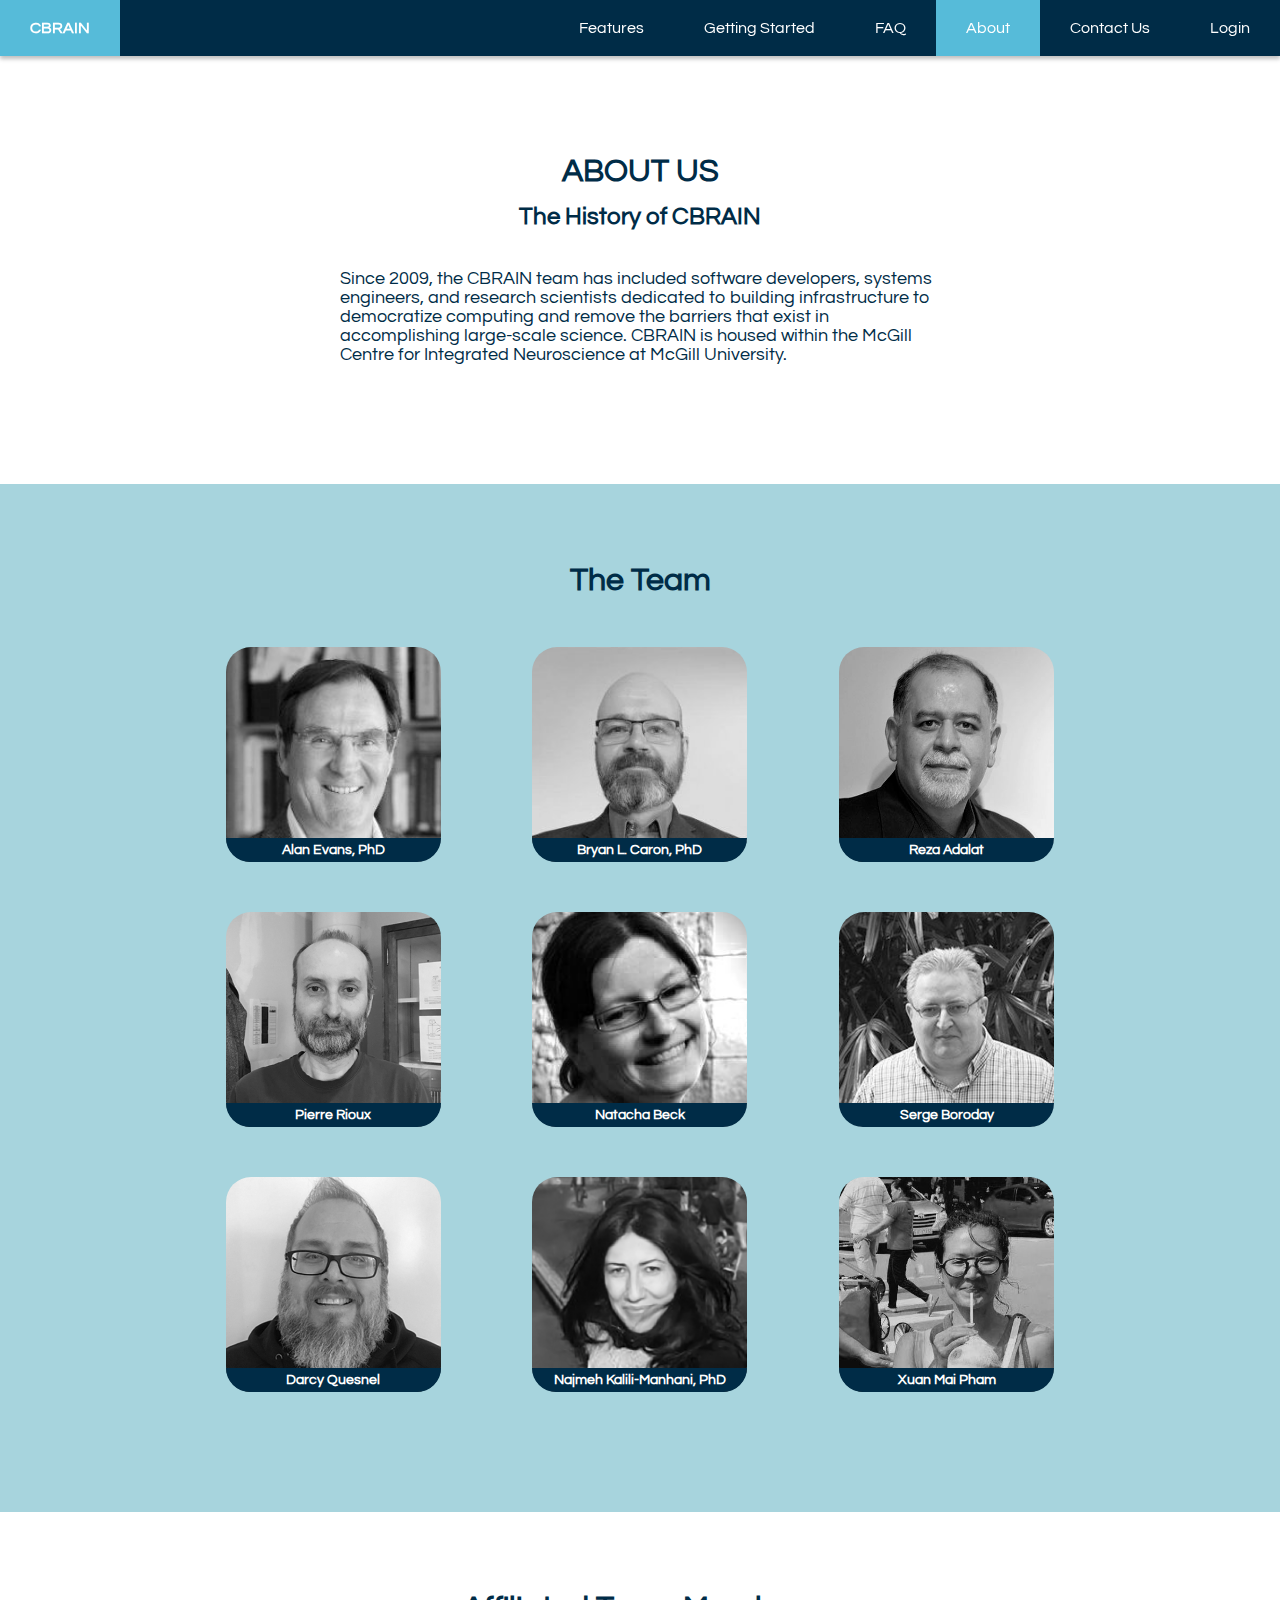
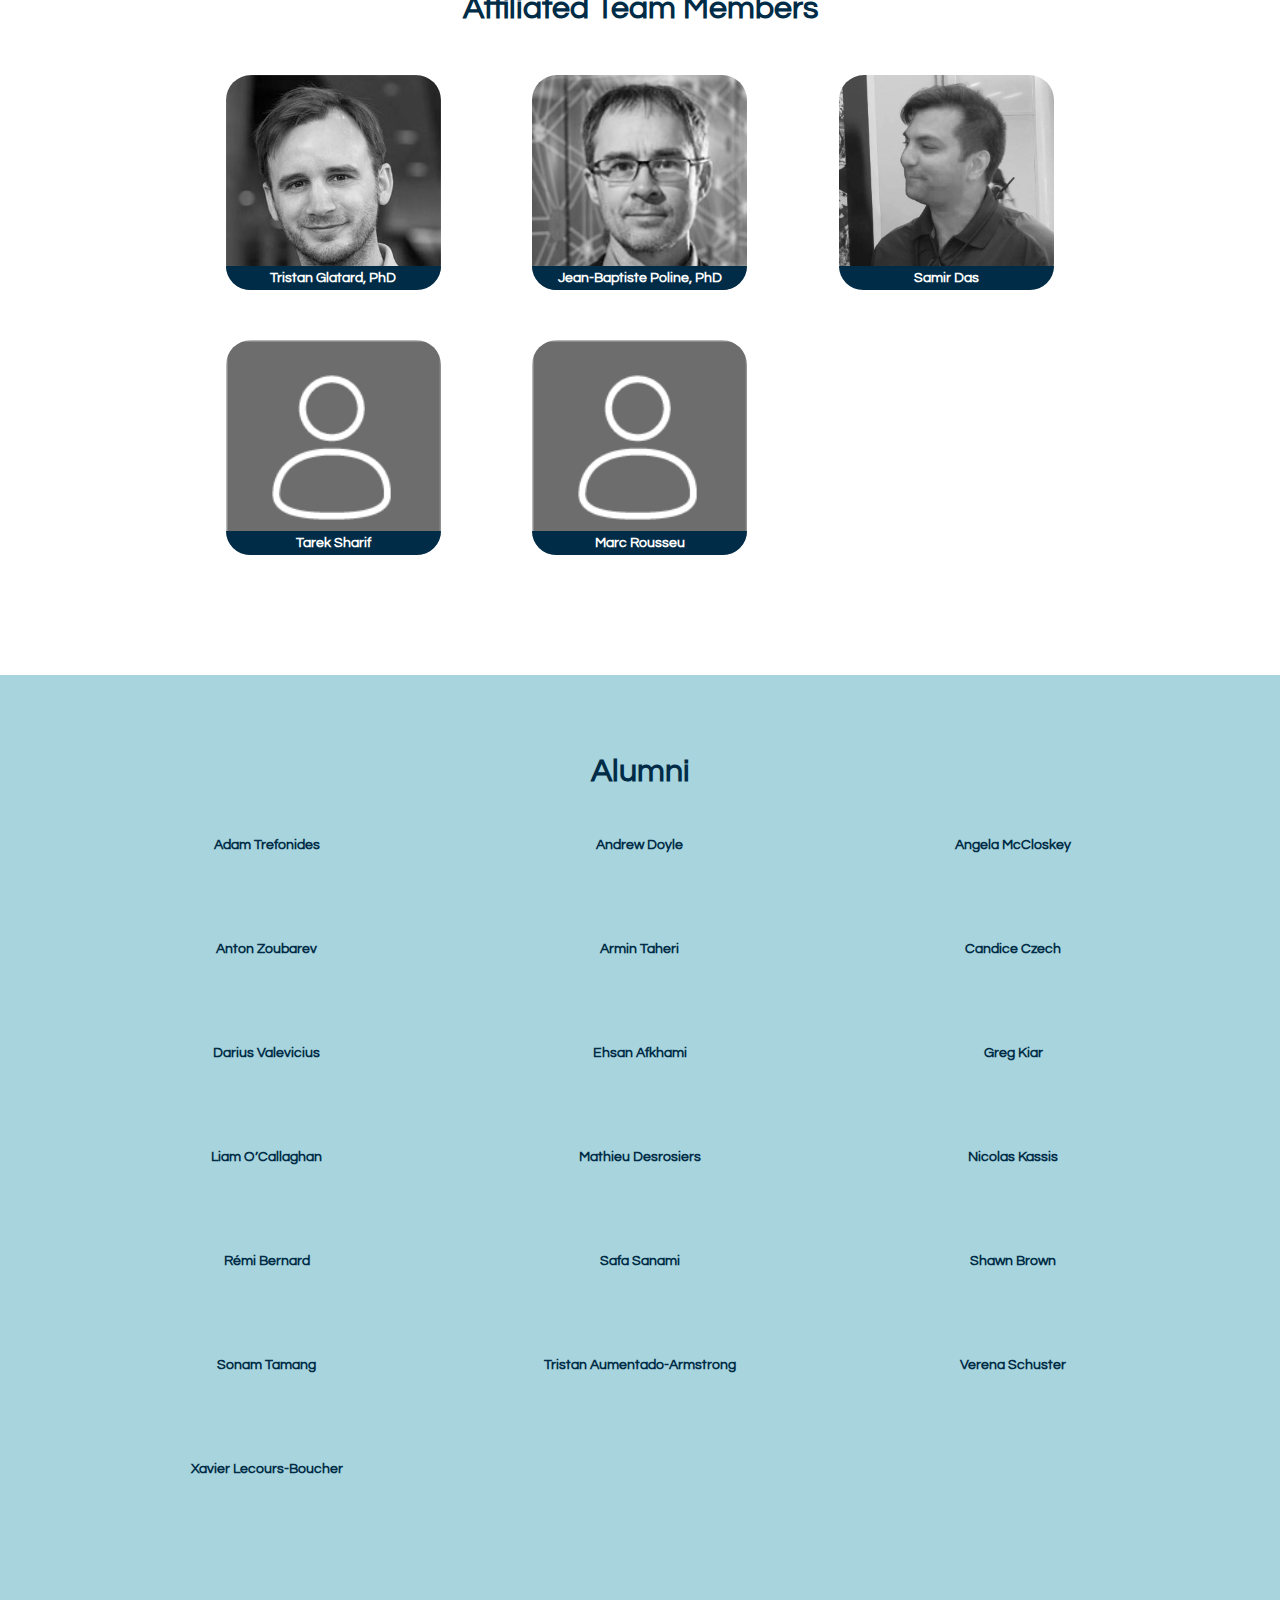
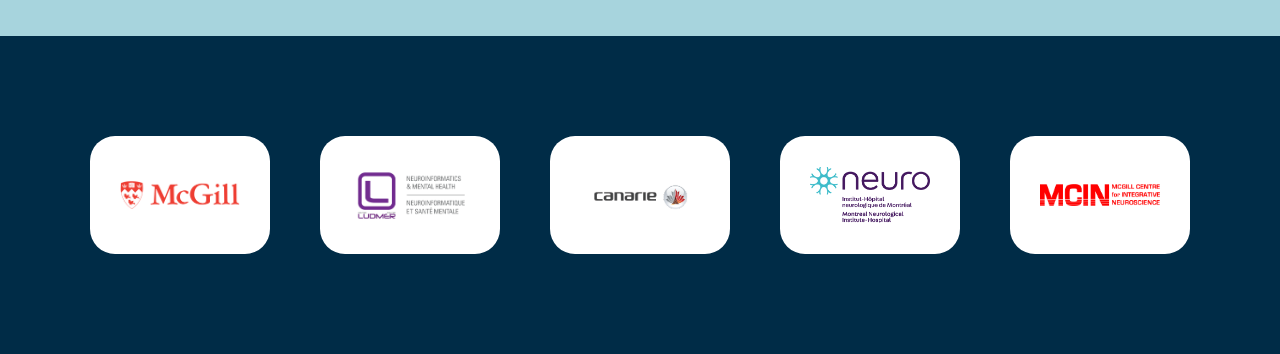
==== commit a328b6a7: "#2 edits to entire site" ====
--- a/about.html
+++ b/about.html
@@ -22,8 +22,9 @@
 <link rel="preconnect" href="https://fonts.googleapis.com">
 <link rel="preconnect" href="https://fonts.gstatic.com" crossorigin>
 <link href="https://fonts.googleapis.com/css2?family=Roboto:wght@300;400;700&display=swap" rel="stylesheet">
+<link href="https://fonts.googleapis.com/css2?family=Questrial&display=swap" rel="stylesheet">
 <meta charset="utf-8">
-<title>cbrain</title>
+<title>CBRAIN</title>
 <meta name="viewport" content="width=device-width">
 <meta name="description" content="This is the website of cbrain.">
 <meta name="keywords" content="big data, compute, pipelines, research">
@@ -36,7 +37,7 @@
   <!-- navigation -->
   <nav class="site-nav ">
     <div class="nav-container ">
-      <div class="branding"><a href="index.html"><strong>cbrain</strong></a></div>
+      <div class="branding"><a href="index.html"><strong>CBRAIN</strong></a></div>
       <div id="showmenu">Menu</div>
       <ul id="menu" class="nav-list hide">
         <li class="nav-item"><a href="features.html">Features</a></li>
@@ -52,7 +53,7 @@
   <section class="hero-pad">
     <div class="section-content">
       <div class="">
-        <h1 class="full-width text-center">About Us</h1>
+        <h1 class="full-width text-center small-margin">ABOUT US</h1>
         <h2 class="full-width text-center">The History of CBRAIN</h2>
         <!-- accordian -->
         <p class="hero-box-p text-left ">
@@ -75,14 +76,14 @@
         </div>
         <div class="team-photo">
           <div class="team-photo-holder">
+            <img src="images/team/team-bryan.jpeg">
+            <div class="team-name"><strong>Bryan L. Caron, PhD</strong></div>
+          </div>
+        </div>
+        <div class="team-photo">
+          <div class="team-photo-holder">
             <img src="images/team/team-reza-adalat.jpg">
             <div class="team-name"><strong>Reza Adalat</strong> </div>
-          </div>
-        </div>
-        <div class="team-photo">
-          <div class="team-photo-holder">
-            <img src="images/team/team-bryan.jpeg">
-            <div class="team-name"><strong>Bryan L. Caron, PhD</strong></div>
           </div>
         </div>
         <div class="team-photo">
--- a/css/styles.css
+++ b/css/styles.css
@@ -12,7 +12,7 @@
   min-height: 400px;
   min-width: 300px;
   /*overflow: hidden;*/
-  font-family: 'Roboto', sans-serif;
+  font-family: 'Questrial', sans-serif;
   font-size: 14px;
   color: #002C47;
   scroll-behavior: smooth;
@@ -45,18 +45,21 @@
 ***/
 
 strong {
-  font-family: 'Roboto', sans-serif;
+  font-family: 'Questrial', sans-serif;
   font-weight: 700;
   /*color: #FF7F00;*/
 }
 h1, h2 {
-  font-family: 'Roboto', sans-serif;
+  font-family: 'Questrial', sans-serif;
 }
 h1 {
   text-decoration: none; 
   font-size: 2rem;
   color: #002C47;
-  margin-bottom: .5rem;
+  margin-bottom: 40px;
+}
+h1.small-margin {
+  margin-bottom: .5em;
 }
 h2 {
   font-size: 1.5rem;
@@ -66,7 +69,7 @@
   margin-bottom: .5rem;
 }
 h3 {
-  font-family: 'Roboto', sans-serif;
+  font-family: 'Questrial', sans-serif;
   font-size: 1.25rem;
   font-style: italic;
   color: #002C47;
@@ -515,11 +518,12 @@
 }
 .hero-box img {
   width: 300px;
-  margin: 20px auto;
+  margin: 20px auto 40px auto;
 }
 .hero-box-p {
   max-width: 600px;
   margin: 20px auto;
+  font-size: 18px;
 }
 .value-box {
   text-align: center;
@@ -653,6 +657,7 @@
   max-width: 300px;
   min-width: 125px;
   height: auto;
+  border-radius: 25px;
 }
 footer a img {
   width: 100%;
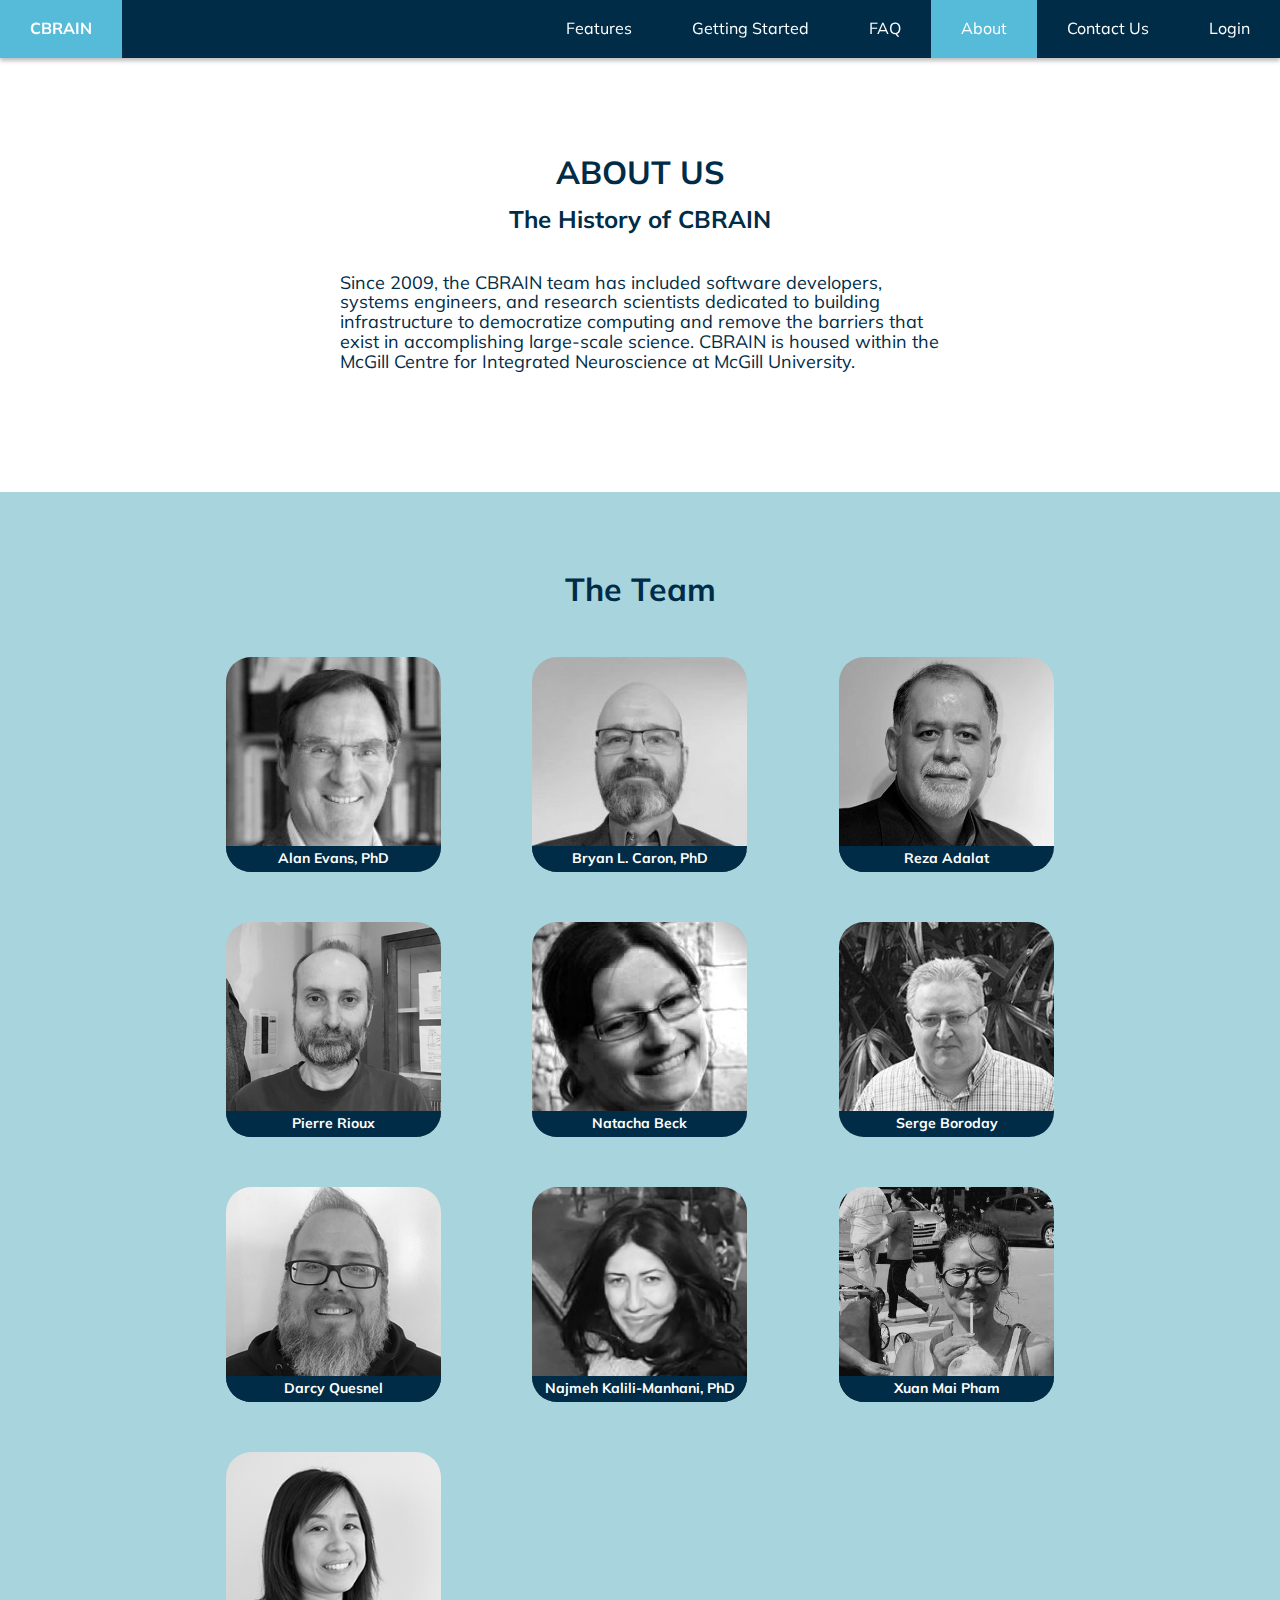
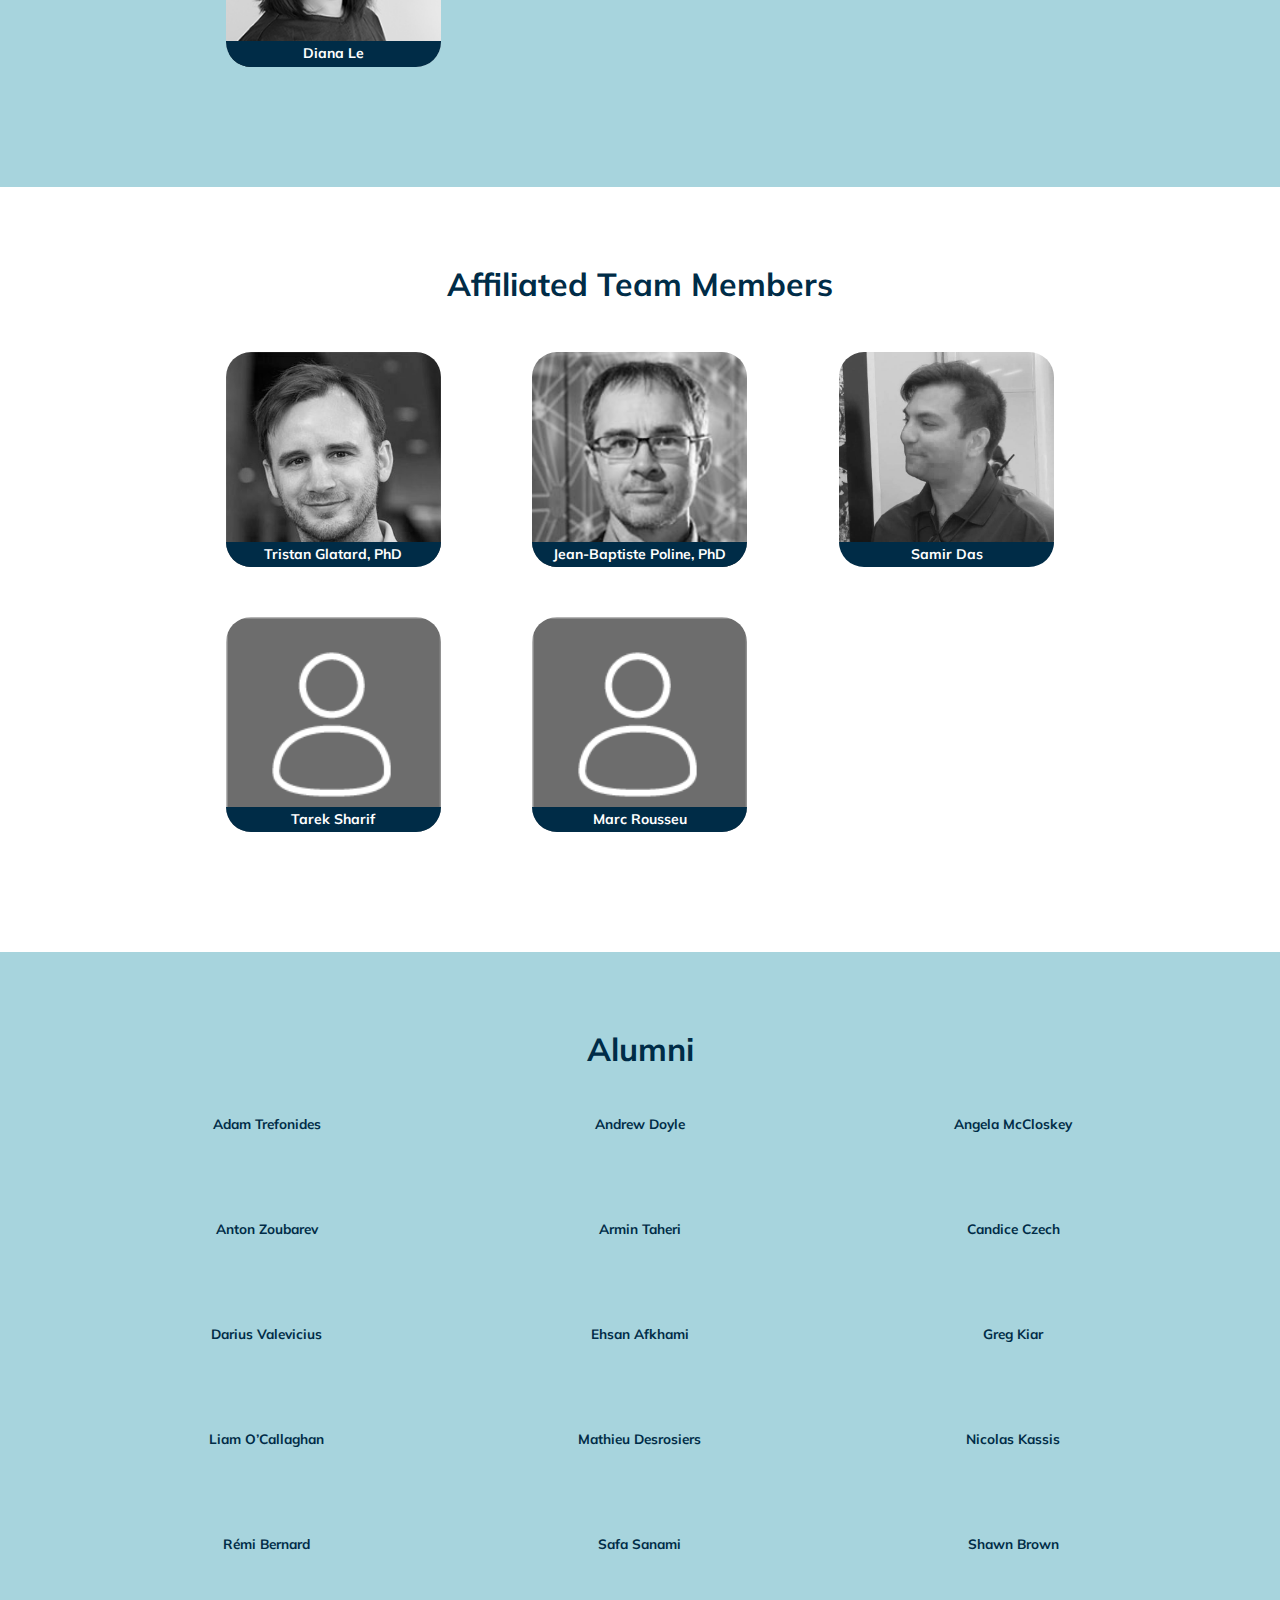
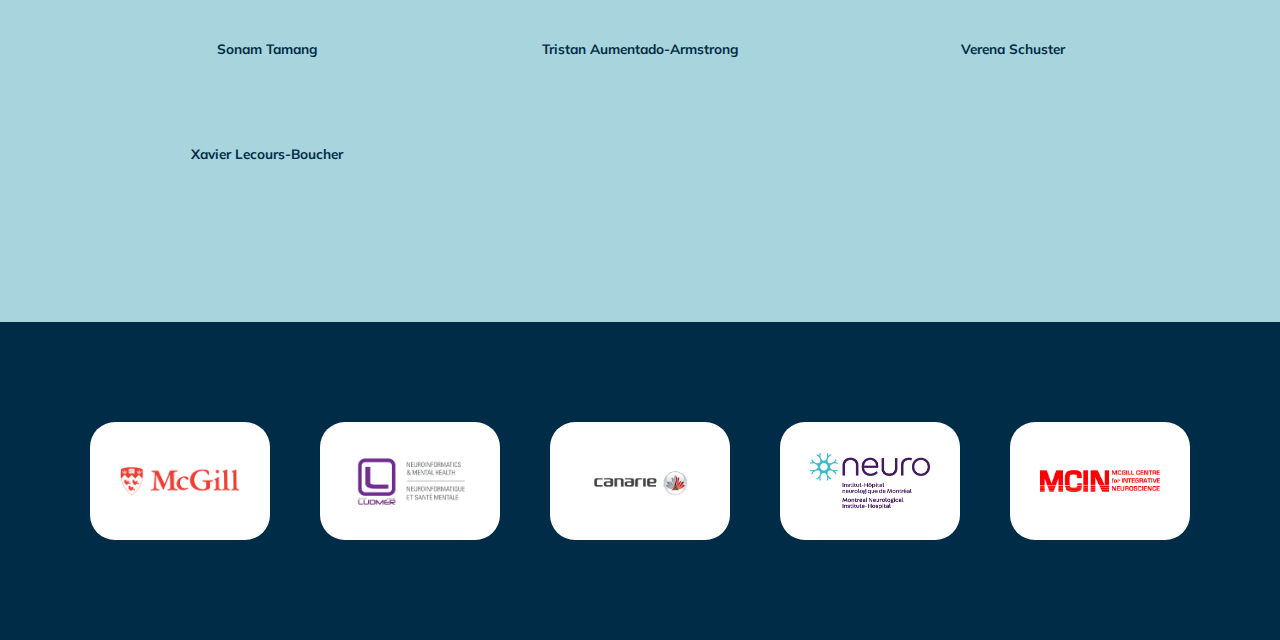
==== commit 0b31a53a: "#2 made changes as listed on the issue" ====
--- a/about.html
+++ b/about.html
@@ -23,6 +23,7 @@
 <link rel="preconnect" href="https://fonts.gstatic.com" crossorigin>
 <link href="https://fonts.googleapis.com/css2?family=Roboto:wght@300;400;700&display=swap" rel="stylesheet">
 <link href="https://fonts.googleapis.com/css2?family=Questrial&display=swap" rel="stylesheet">
+<link href="https://fonts.googleapis.com/css2?family=Mulish:ital,wght@0,200..1000;1,200..1000&display=swap" rel="stylesheet">
 <meta charset="utf-8">
 <title>CBRAIN</title>
 <meta name="viewport" content="width=device-width">
@@ -123,6 +124,12 @@
             <div class="team-name"><strong>Xuan Mai Pham</strong> </div>
           </div>
         </div>
+        <div class="team-photo">
+          <div class="team-photo-holder">
+            <img src="images/team/team-diana.png">
+            <div class="team-name"><strong>Diana Le</strong> </div>
+          </div>
+        </div>
       </div>
     </div>
   </section>
--- a/css/styles.css
+++ b/css/styles.css
@@ -12,8 +12,9 @@
   min-height: 400px;
   min-width: 300px;
   /*overflow: hidden;*/
-  font-family: 'Questrial', sans-serif;
-  font-size: 14px;
+  font-family: 'Mulish', sans-serif;
+  line-height: 1.1;
+  font-size: 16px;
   color: #002C47;
   scroll-behavior: smooth;
 }
@@ -45,12 +46,12 @@
 ***/
 
 strong {
-  font-family: 'Questrial', sans-serif;
+  font-family: 'Mulish', sans-serif;
   font-weight: 700;
   /*color: #FF7F00;*/
 }
 h1, h2 {
-  font-family: 'Questrial', sans-serif;
+  font-family: 'Mulish', sans-serif;
 }
 h1 {
   text-decoration: none; 
@@ -69,7 +70,7 @@
   margin-bottom: .5rem;
 }
 h3 {
-  font-family: 'Questrial', sans-serif;
+  font-family: 'Mulish', sans-serif;
   font-size: 1.25rem;
   font-style: italic;
   color: #002C47;
@@ -518,7 +519,7 @@
 }
 .hero-box img {
   width: 300px;
-  margin: 20px auto 40px auto;
+  margin: 20px auto 50px auto;
 }
 .hero-box-p {
   max-width: 600px;
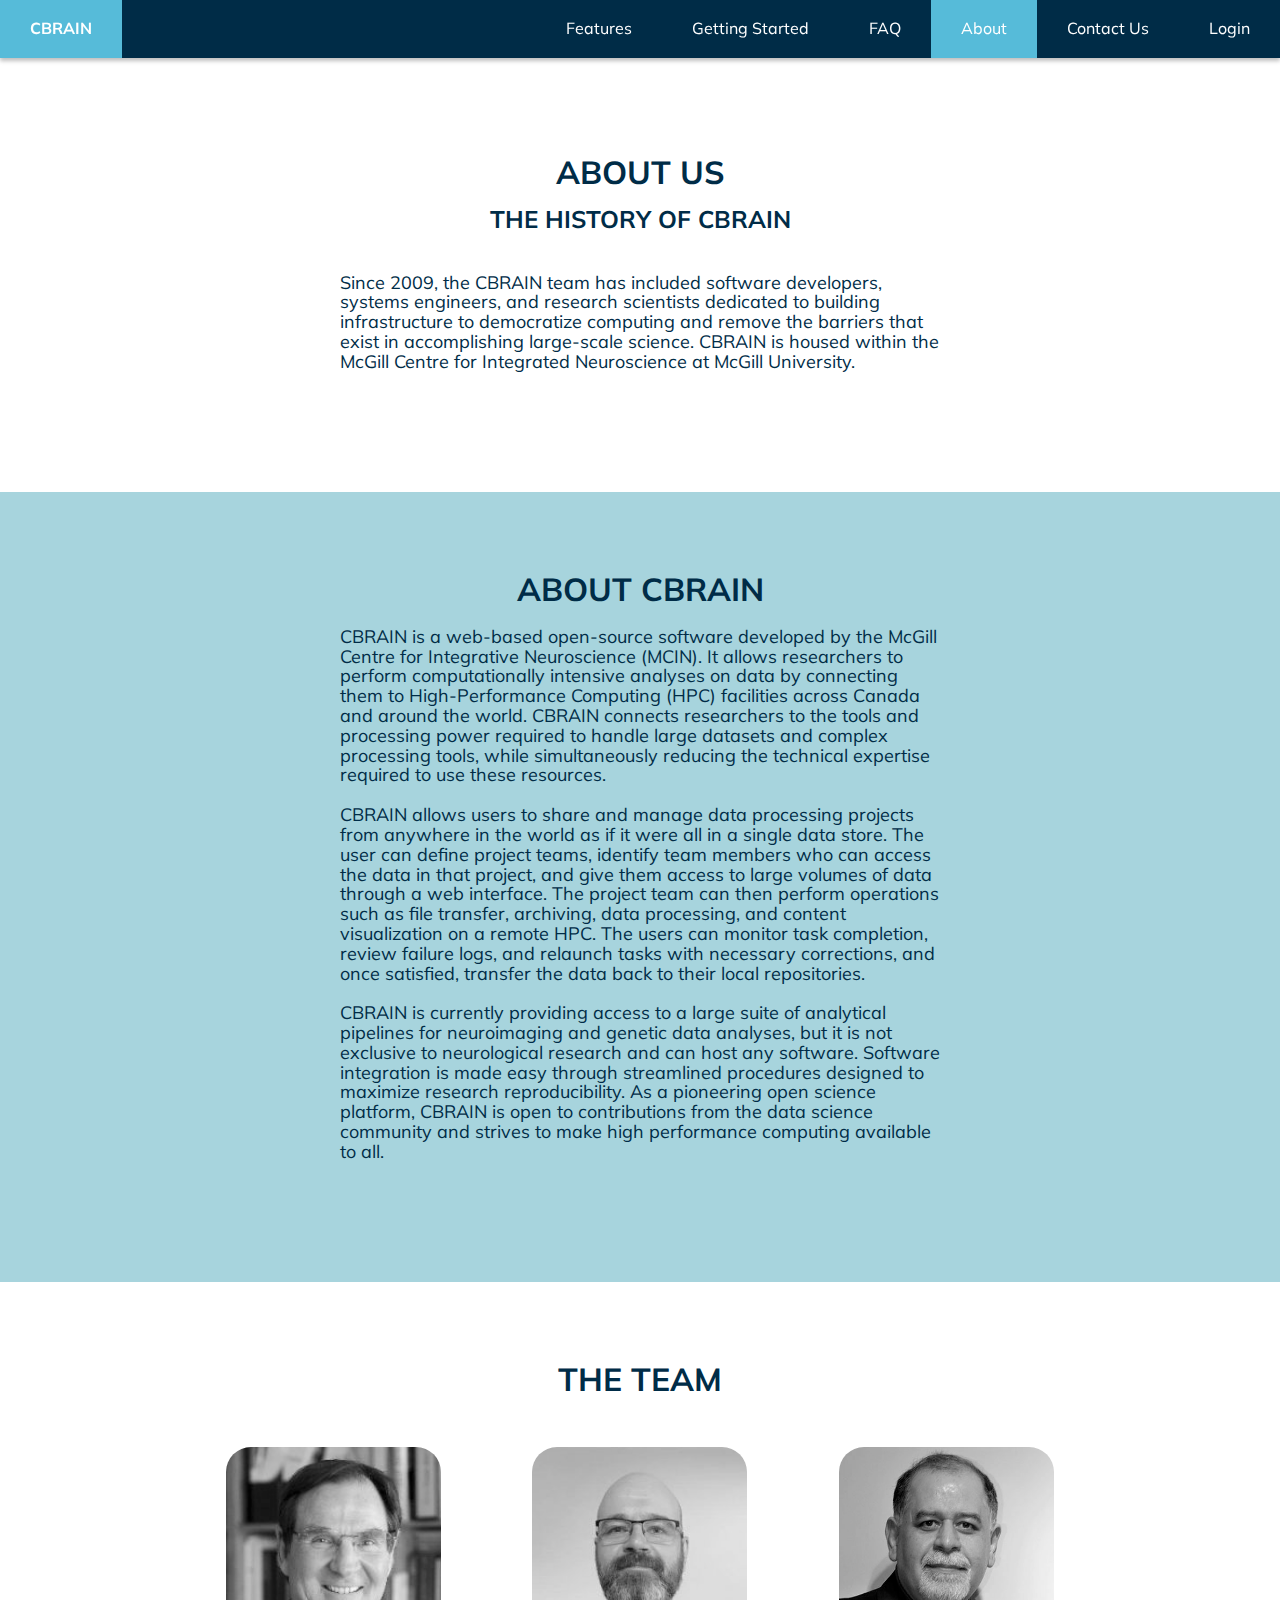
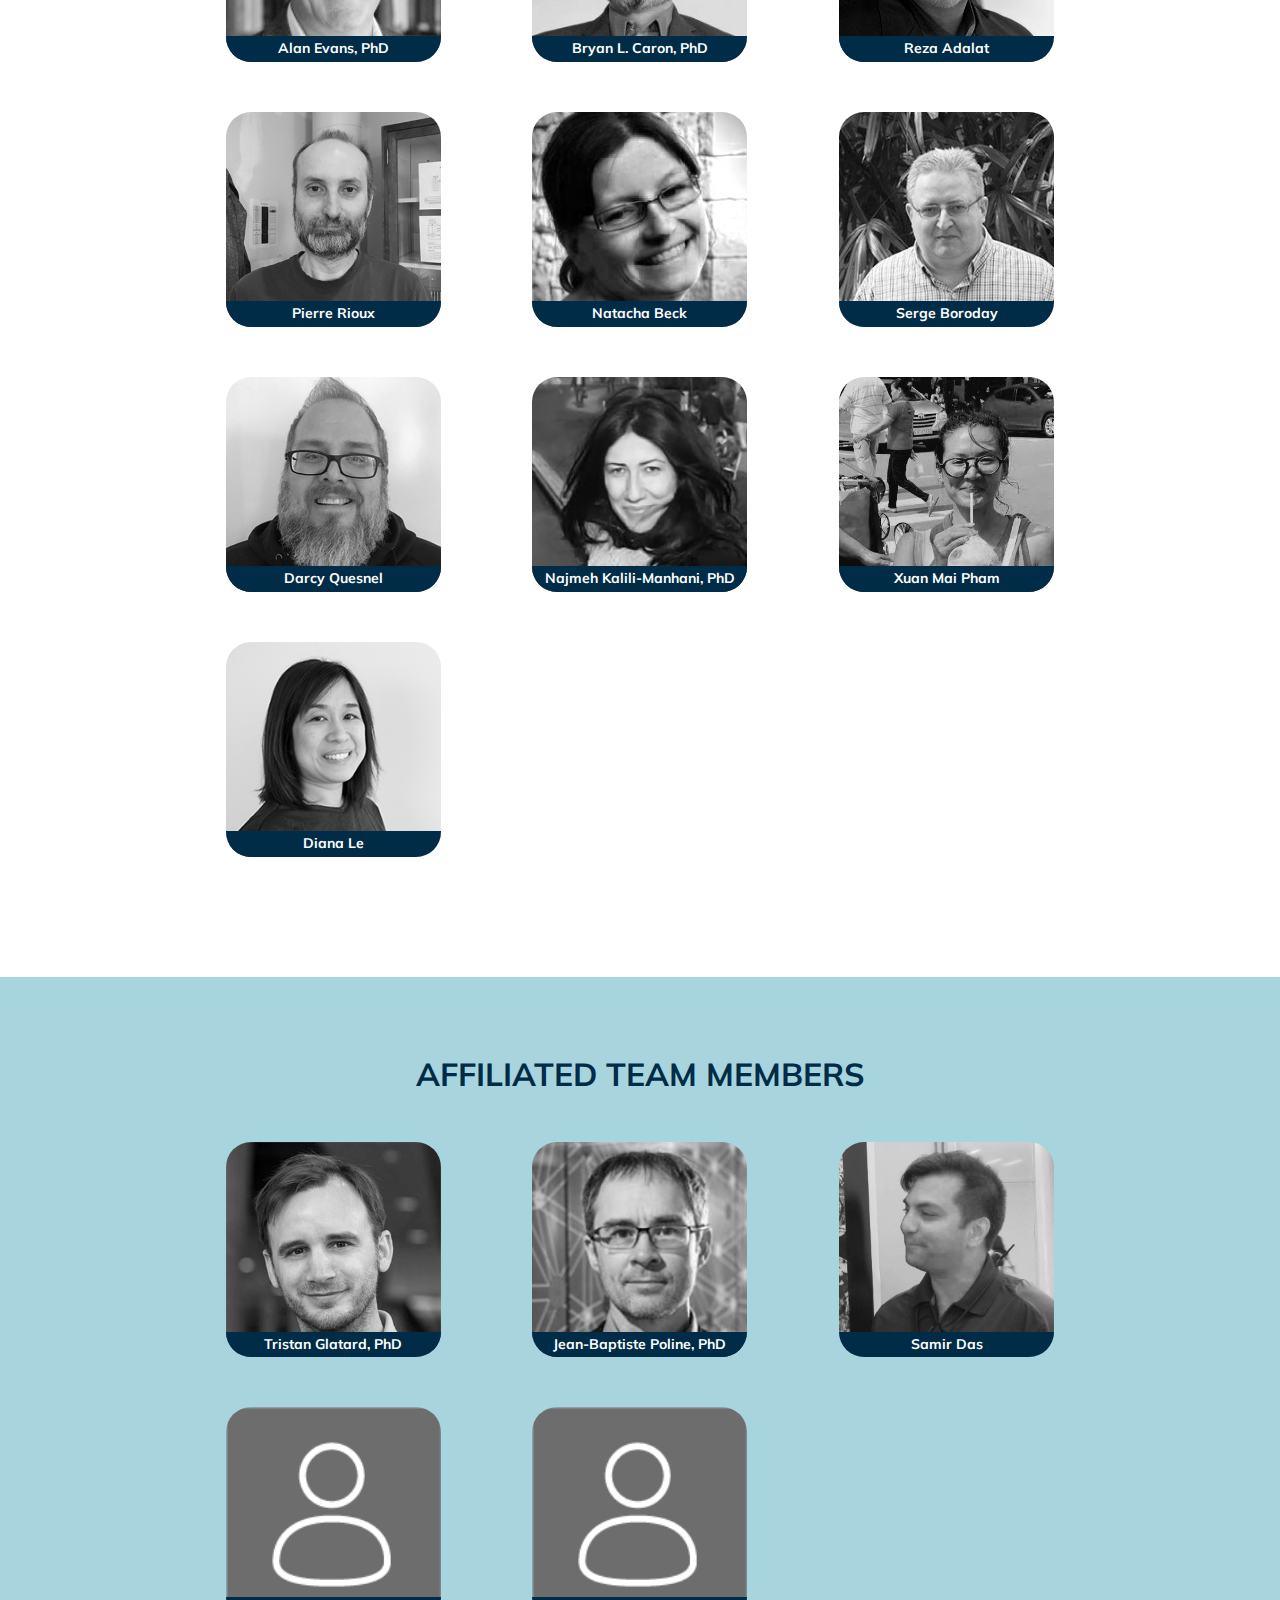
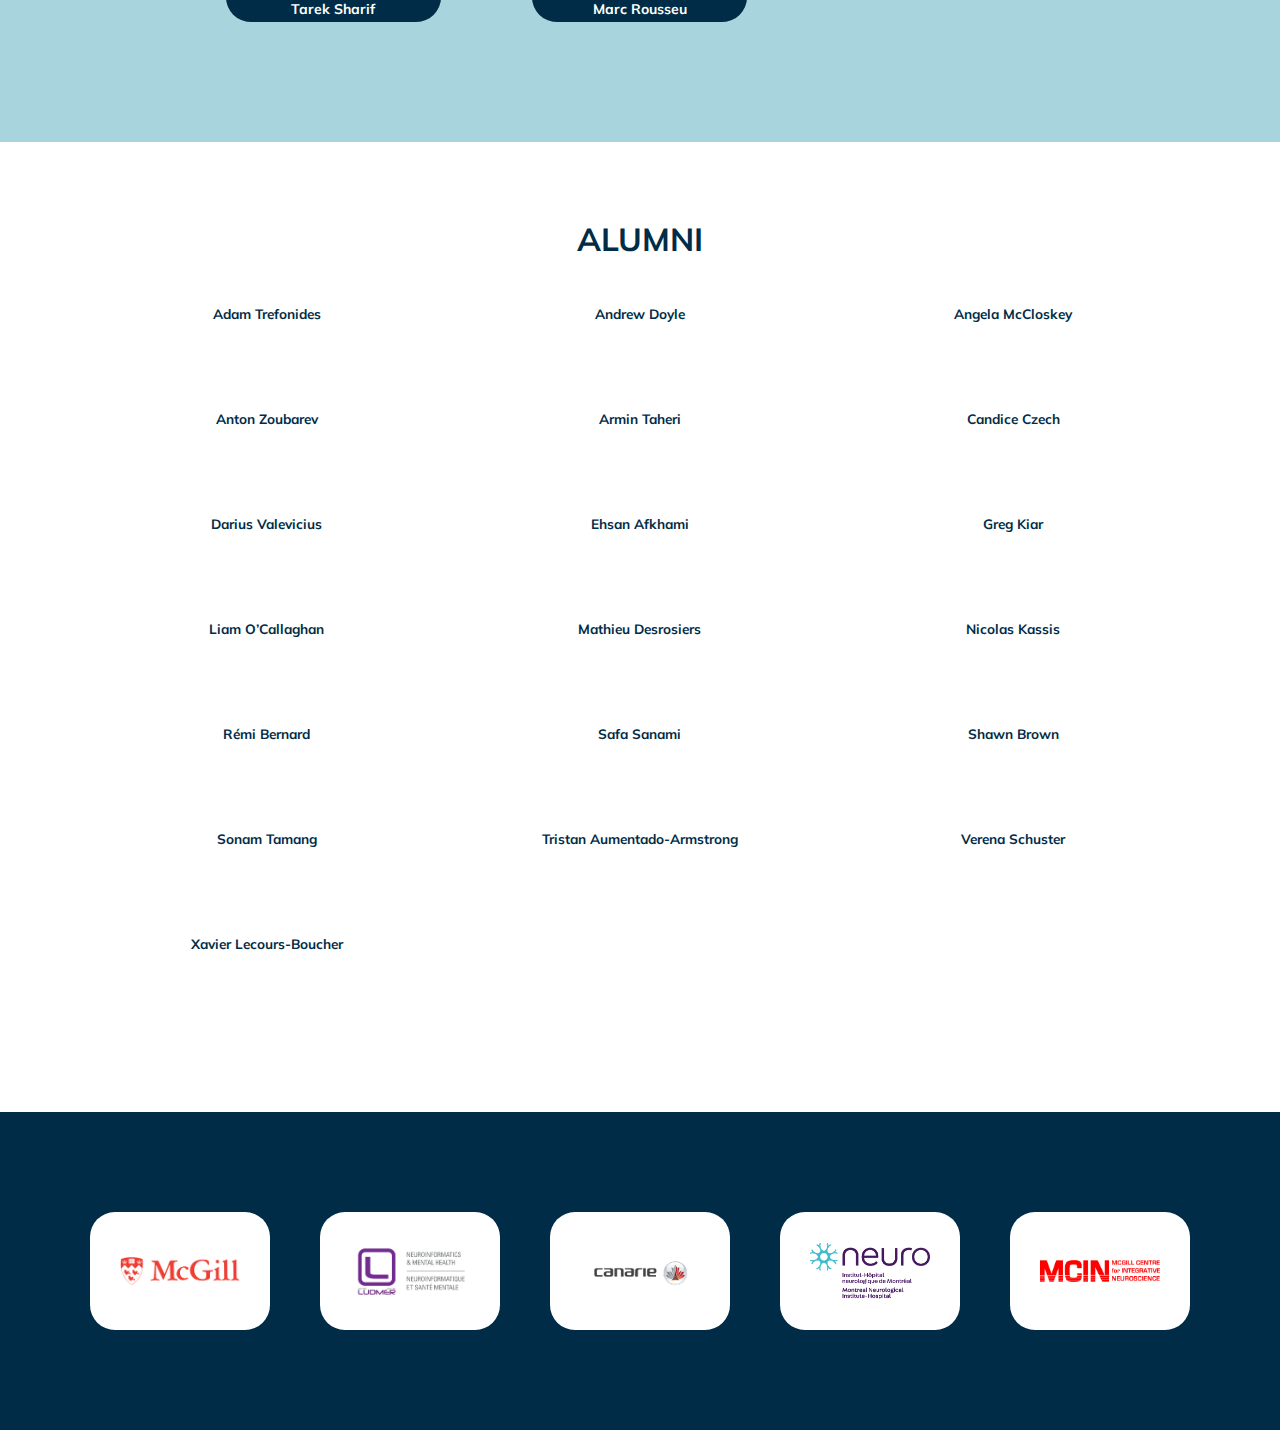
==== commit 63bddb03: "#2 added new text to about page" ====
--- a/about.html
+++ b/about.html
@@ -55,7 +55,7 @@
     <div class="section-content">
       <div class="">
         <h1 class="full-width text-center small-margin">ABOUT US</h1>
-        <h2 class="full-width text-center">The History of CBRAIN</h2>
+        <h2 class="full-width text-center">THE HISTORY OF CBRAIN</h2>
         <!-- accordian -->
         <p class="hero-box-p text-left ">
           Since 2009, the CBRAIN team has included software developers, systems engineers, and research scientists dedicated to building infrastructure to democratize computing and remove the barriers that exist in accomplishing large-scale science. CBRAIN is housed within the McGill Centre for Integrated Neuroscience at McGill University.
@@ -64,10 +64,27 @@
     </div>
   </section>
 
+  <section class="lt-blue-bg">
+    <div class="section-content">
+      <div class="">
+        <h1 class="full-width text-center small-margin">ABOUT CBRAIN</h1>
+        <!-- accordian -->
+        <p class="hero-box-p text-left ">
+          CBRAIN is a web-based open-source software developed by the McGill Centre for Integrative Neuroscience (MCIN). It allows researchers to perform computationally intensive analyses on data by connecting them to High-Performance Computing (HPC) facilities across Canada and around the world. CBRAIN connects researchers to the tools and processing power required to handle large datasets and complex processing tools, while simultaneously reducing the technical expertise required to use these resources.</p>
+        <p class="hero-box-p text-left ">  
+          CBRAIN allows users to share and manage data processing projects from anywhere in the world as if it were all in a single data store. The user can define project teams, identify team members who can access the data in that project, and give them access to large volumes of data through a web interface. The project team can then perform operations such as file transfer, archiving, data processing, and content visualization on a remote HPC. The users can monitor task completion, review failure logs, and relaunch tasks with necessary corrections, and once satisfied, transfer the data back to their local repositories.
+        </p>
+        <p class="hero-box-p text-left ">
+          CBRAIN is currently providing access to a large suite of analytical pipelines for neuroimaging and genetic data analyses, but it is not exclusive to neurological research and can host any software. Software integration is made easy through streamlined procedures designed to maximize research reproducibility. As a pioneering open science platform, CBRAIN is open to contributions from the data science community and strives to make high performance computing available to all. 
+        </p>
+      </div>
+    </div>
+  </section>
+
   <!-- Pictures sections -->
-  <section class="lt-blue-bg">
+  <section class="">
     <div class="section-content value-box">
-      <h1 class="text-center spacer">The Team</h1>
+      <h1 class="text-center spacer">THE TEAM</h1>
       <div class="team-box">
         <div class="team-photo">
           <div class="team-photo-holder">
@@ -134,9 +151,9 @@
     </div>
   </section>
 
-  <section class="">
+  <section class="lt-blue-bg">
     <div class="section-content value-box">
-      <h1 class="text-center spacer">Affiliated Team Members</h1>
+      <h1 class="text-center spacer">AFFILIATED TEAM MEMBERS</h1>
       <div class="team-box">
         <div class="team-photo">
           <div class="team-photo-holder">
@@ -175,9 +192,9 @@
     </div>
   </section>
 
-  <section class="lt-blue-bg">
+  <section class="">
     <div class="section-content ">
-      <h1 class="text-center spacer">Alumni</h1>
+      <h1 class="text-center spacer">ALUMNI</h1>
       <div class="team-box">
         <div class="team-photo">
           <p class="center"><strong>Adam Trefonides</strong>
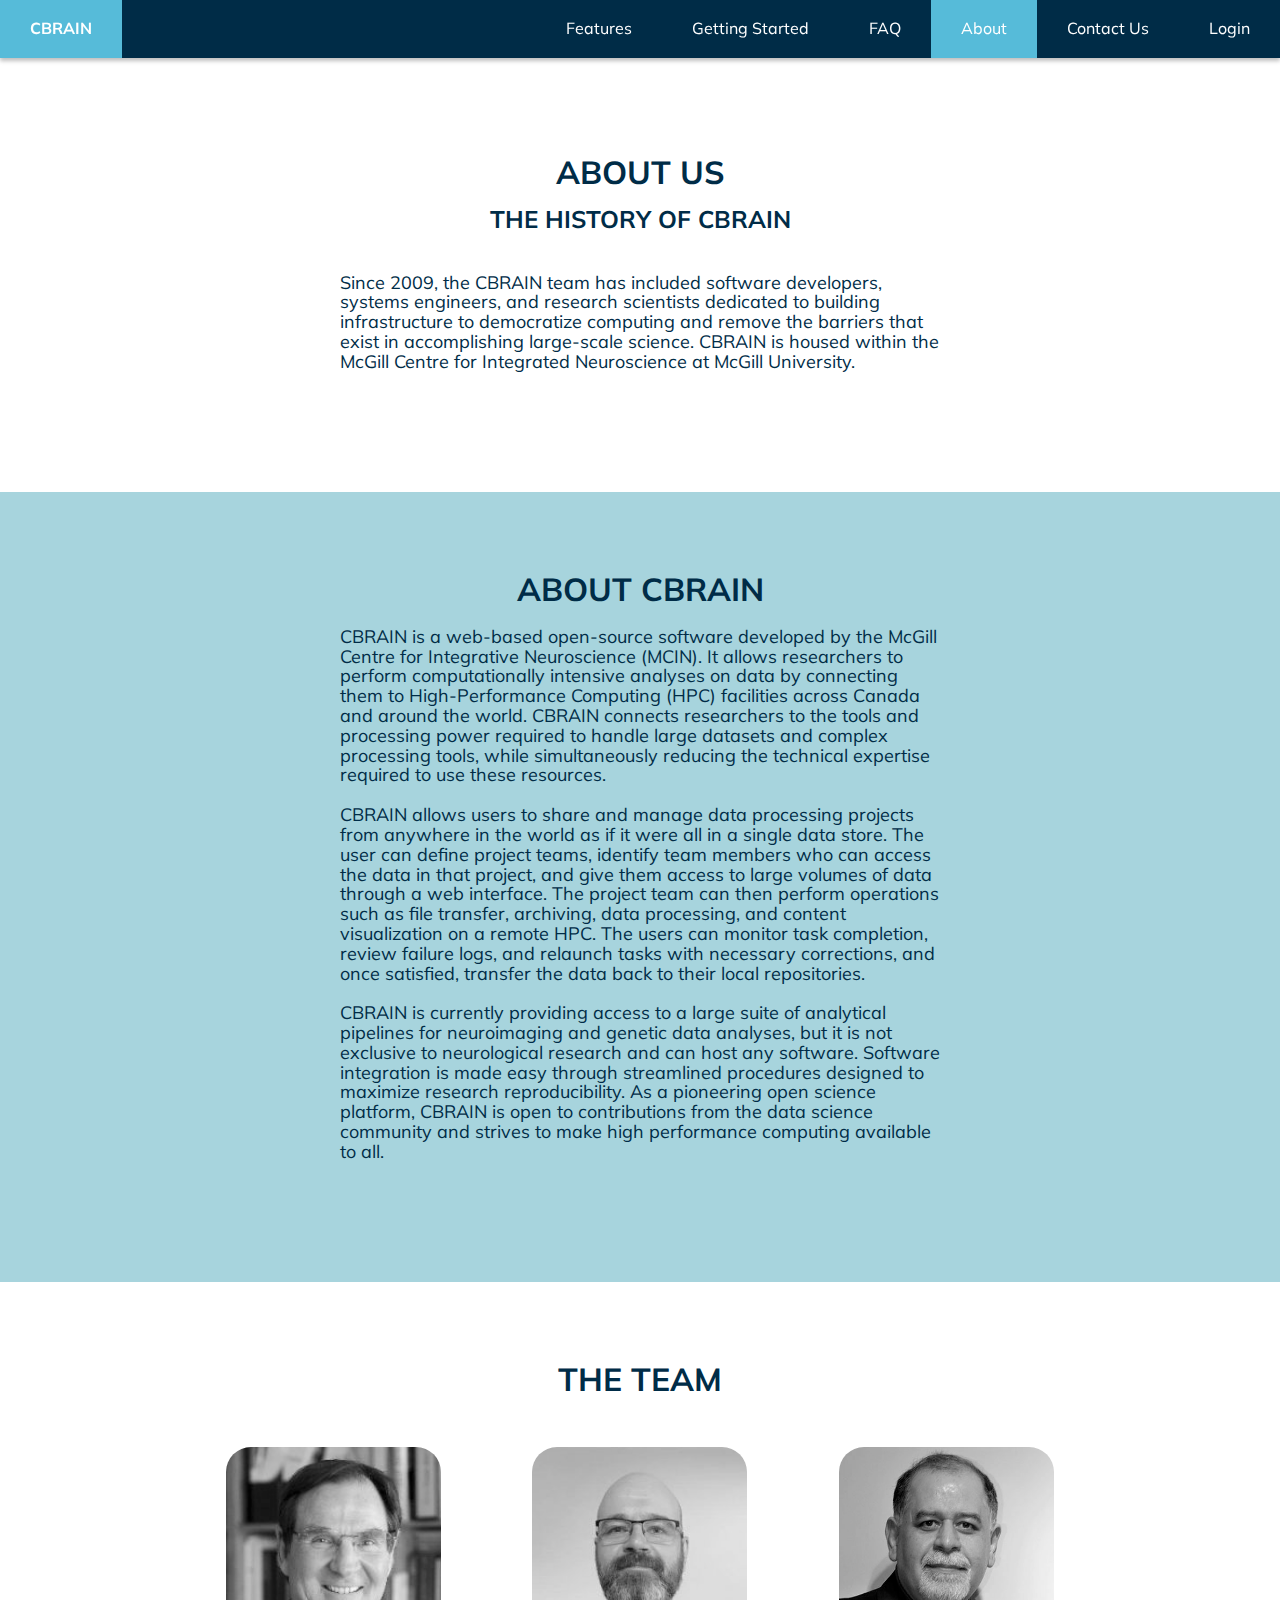
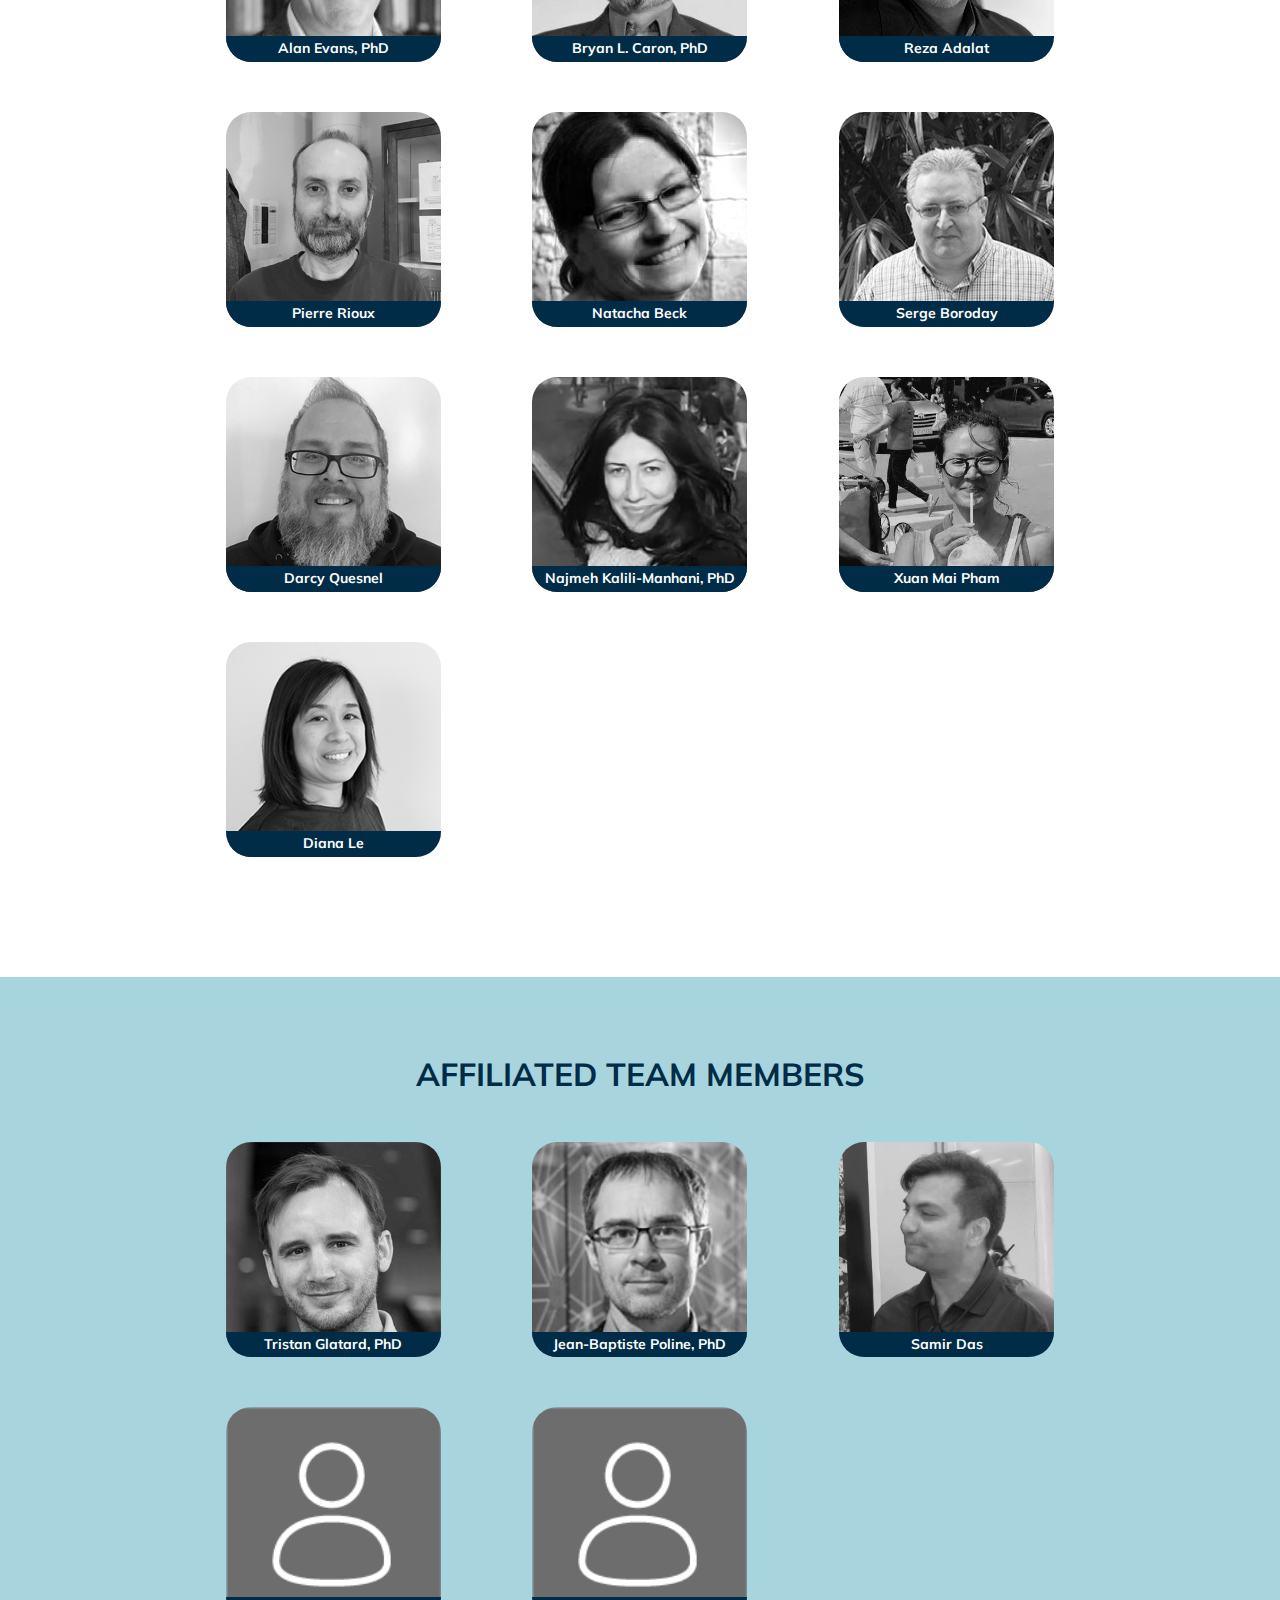
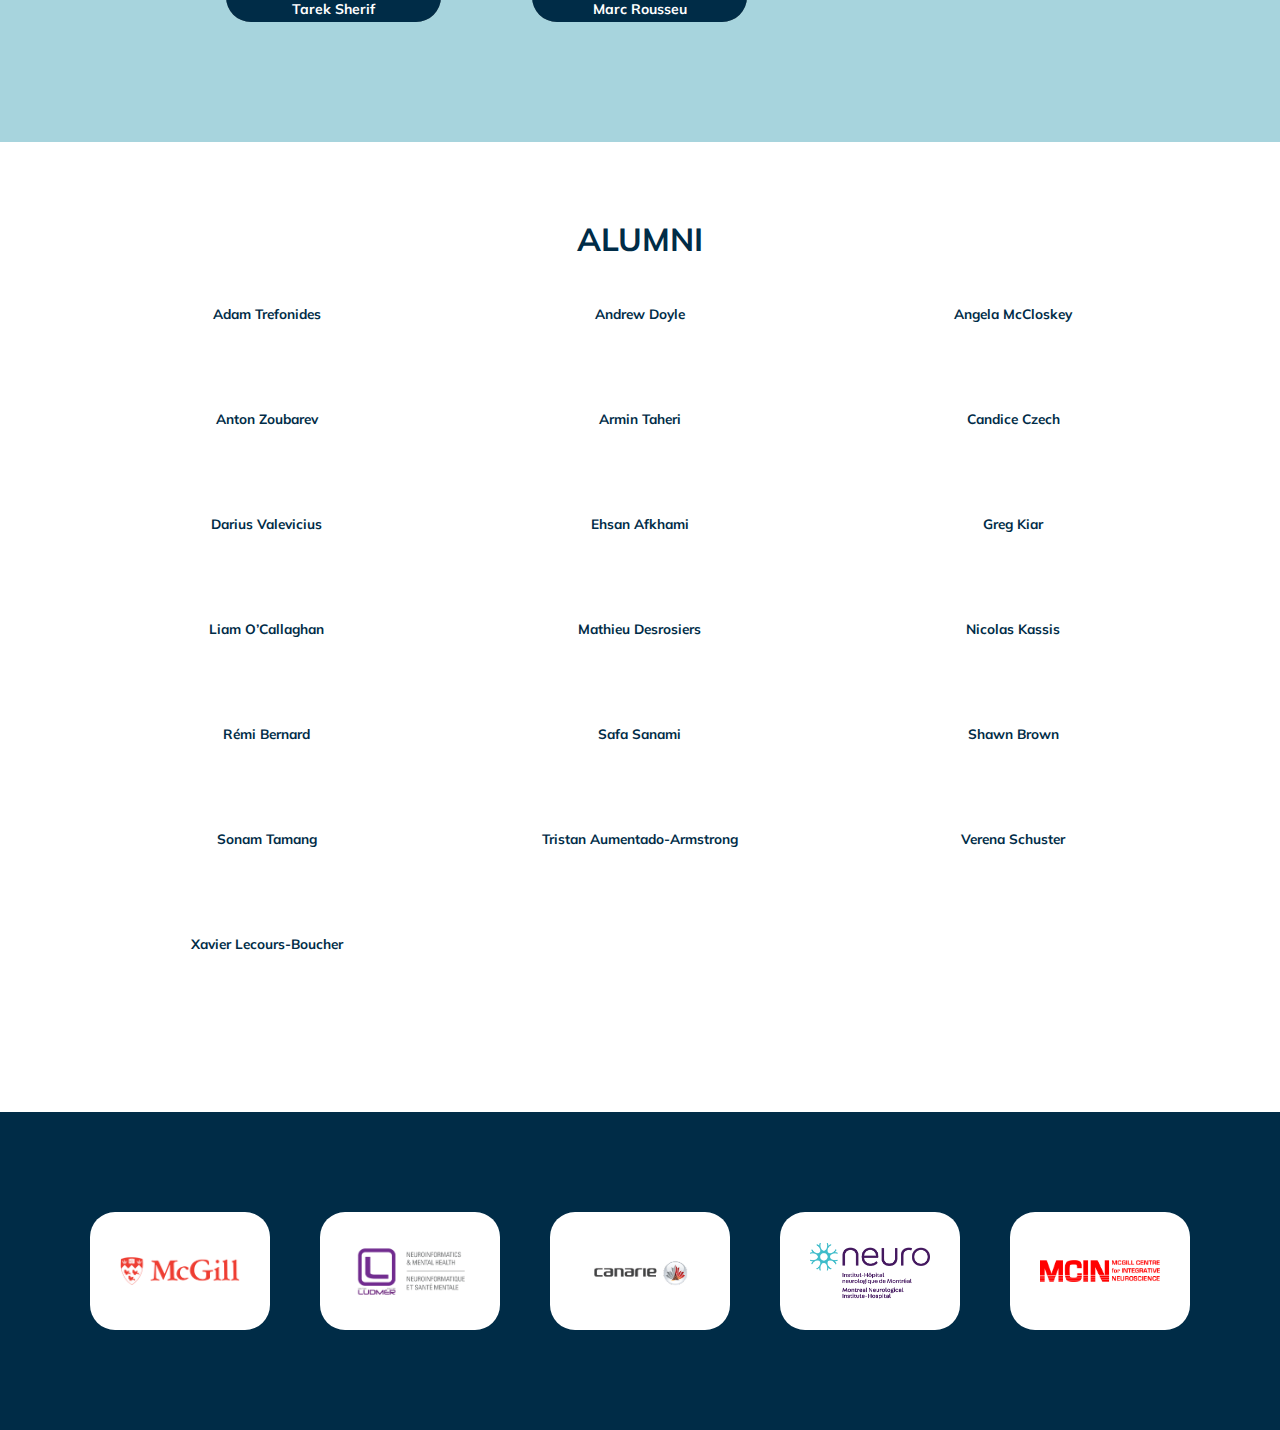
==== commit ad0a027c: "#2 fixed type in Sherif name" ====
--- a/about.html
+++ b/about.html
@@ -177,7 +177,7 @@
         <div class="team-photo">
           <div class="team-photo-holder">
             <img src="images/team/profile-temp.png">
-            <div class="team-name"><strong>Tarek Sharif</strong>
+            <div class="team-name"><strong>Tarek Sherif</strong>
             </div>
           </div>
         </div>
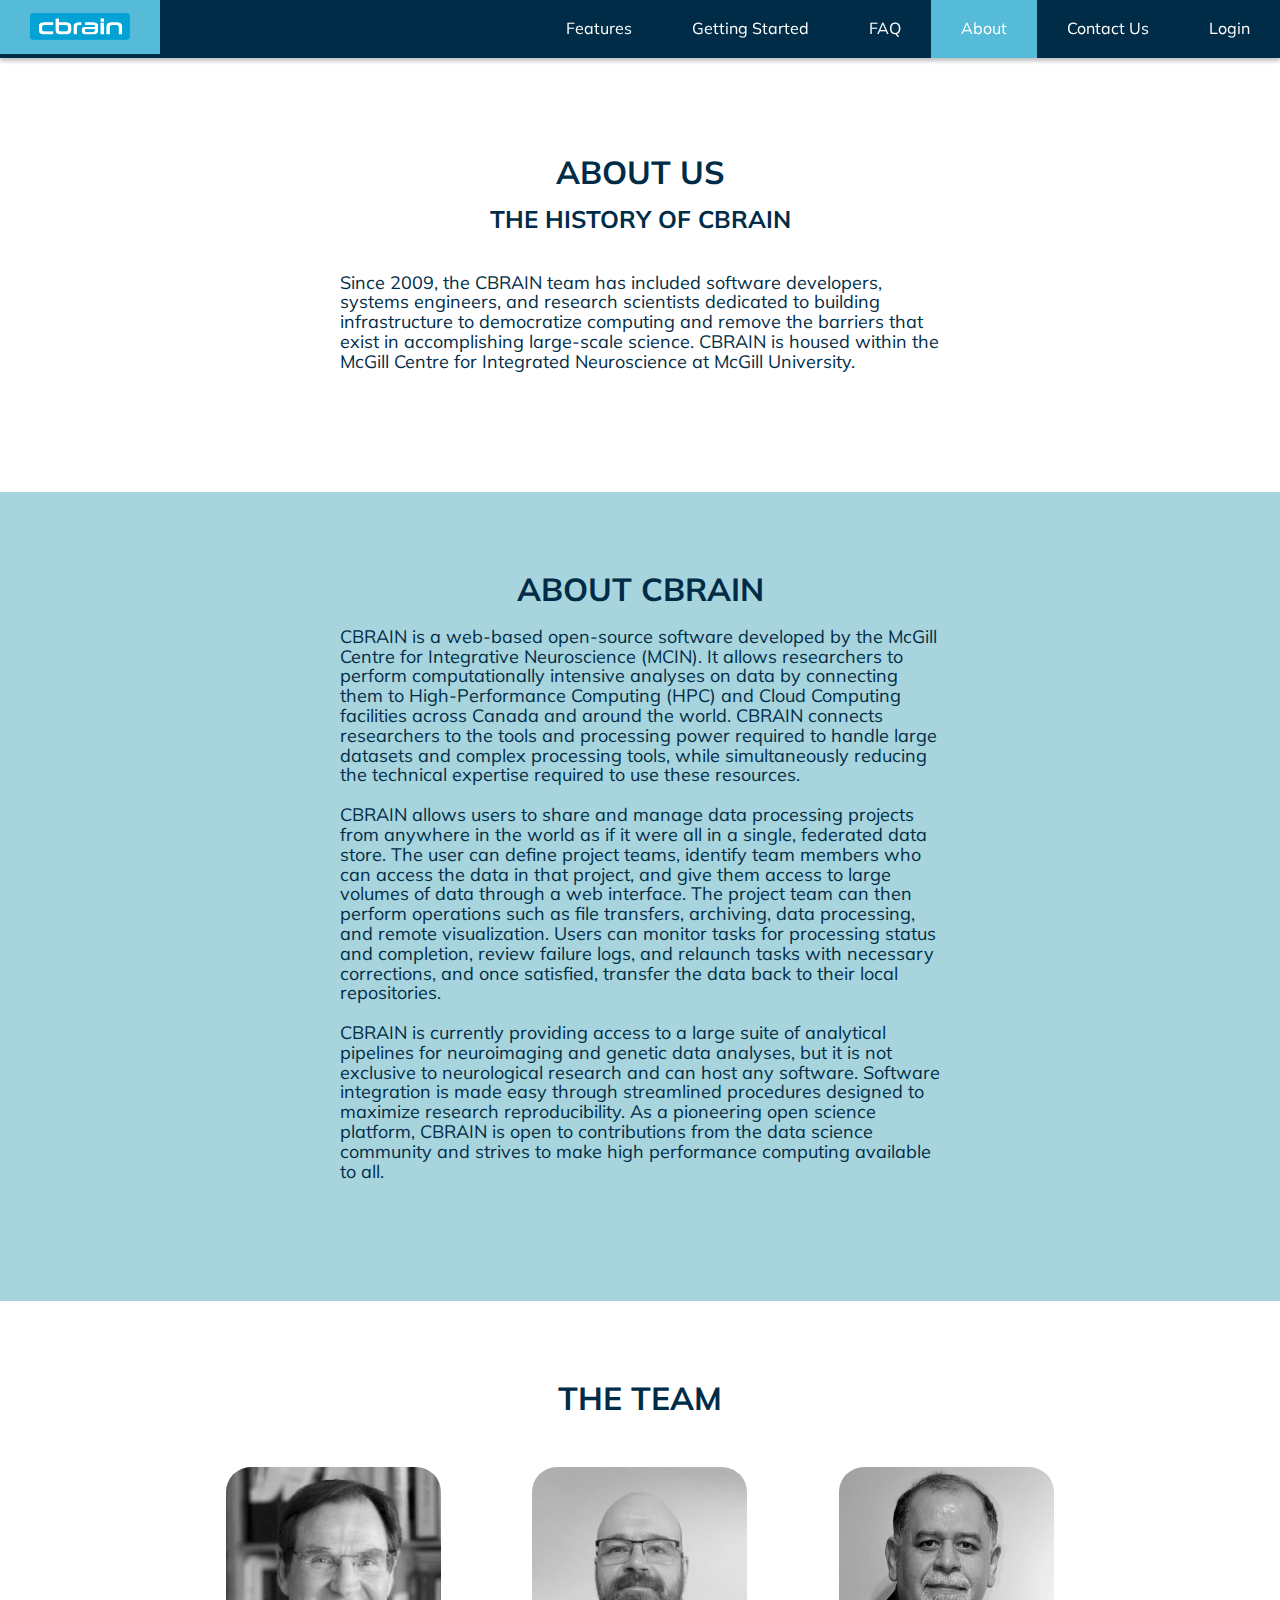
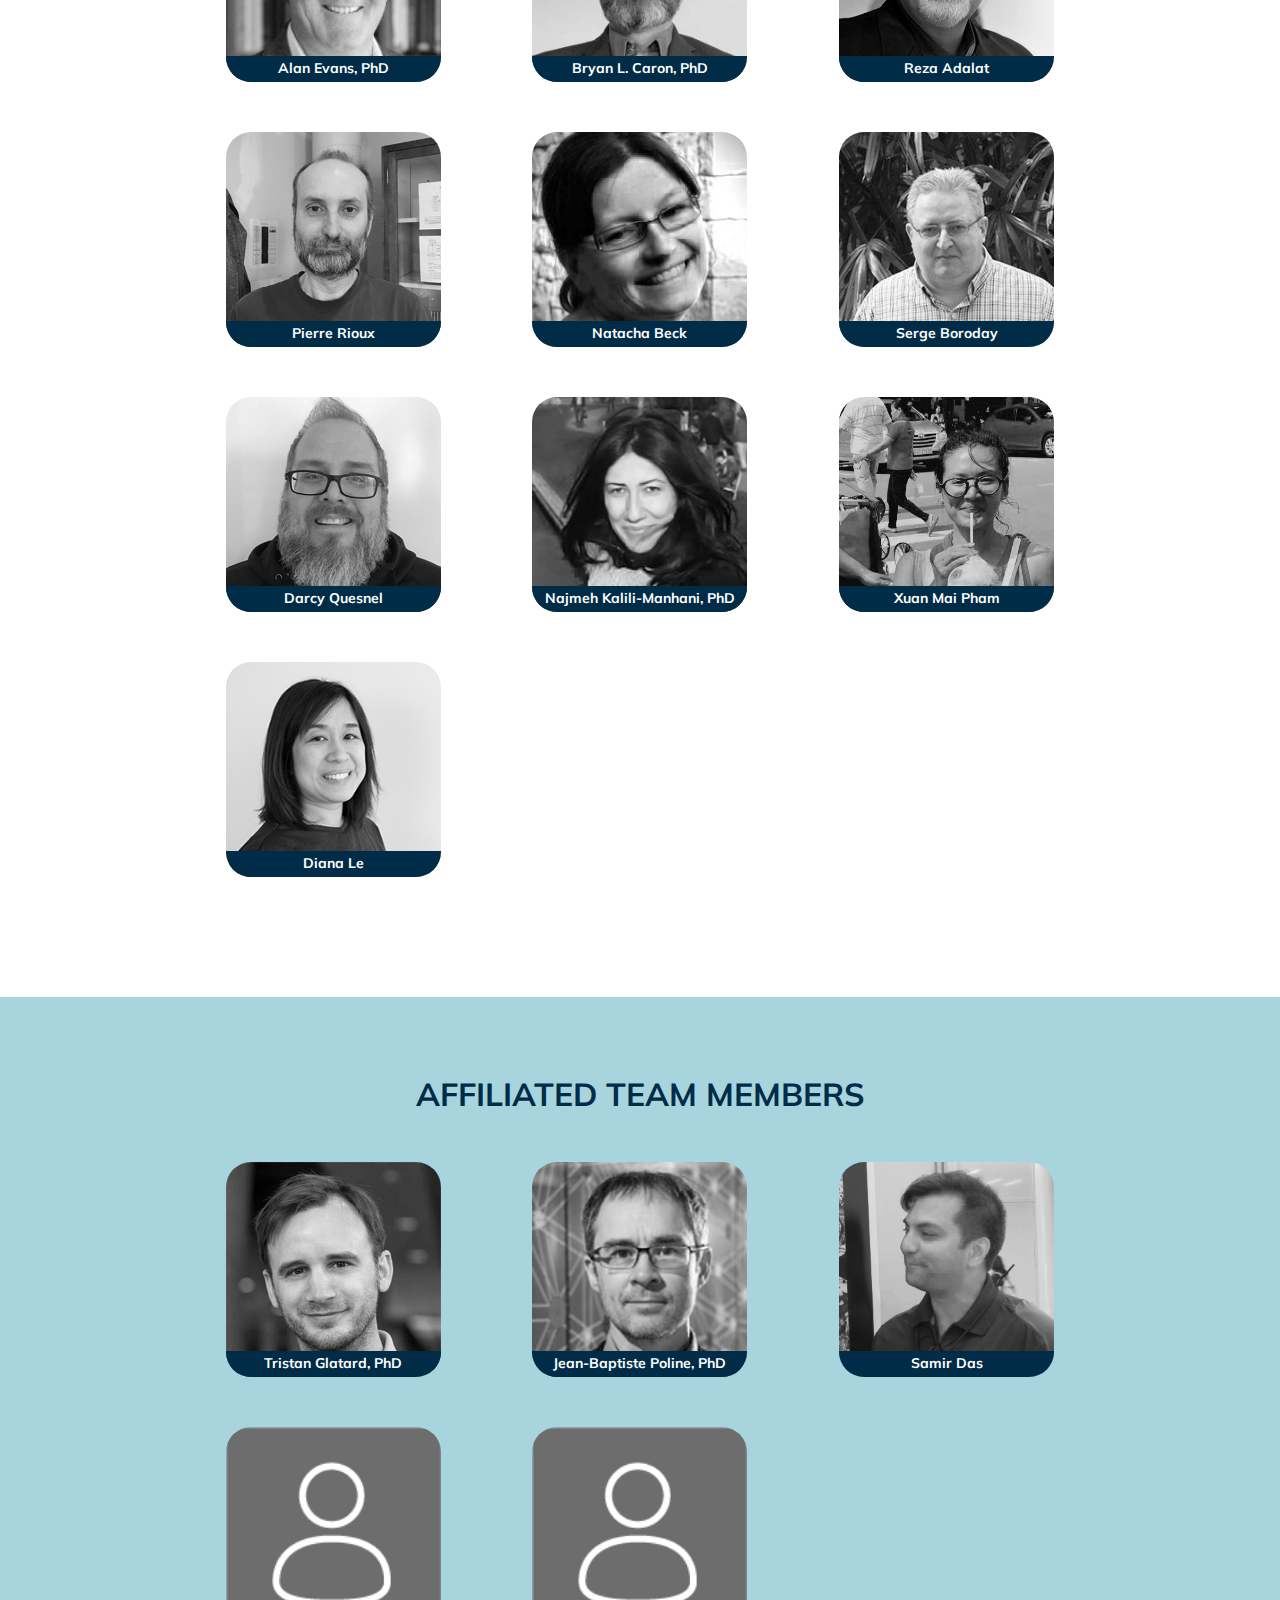
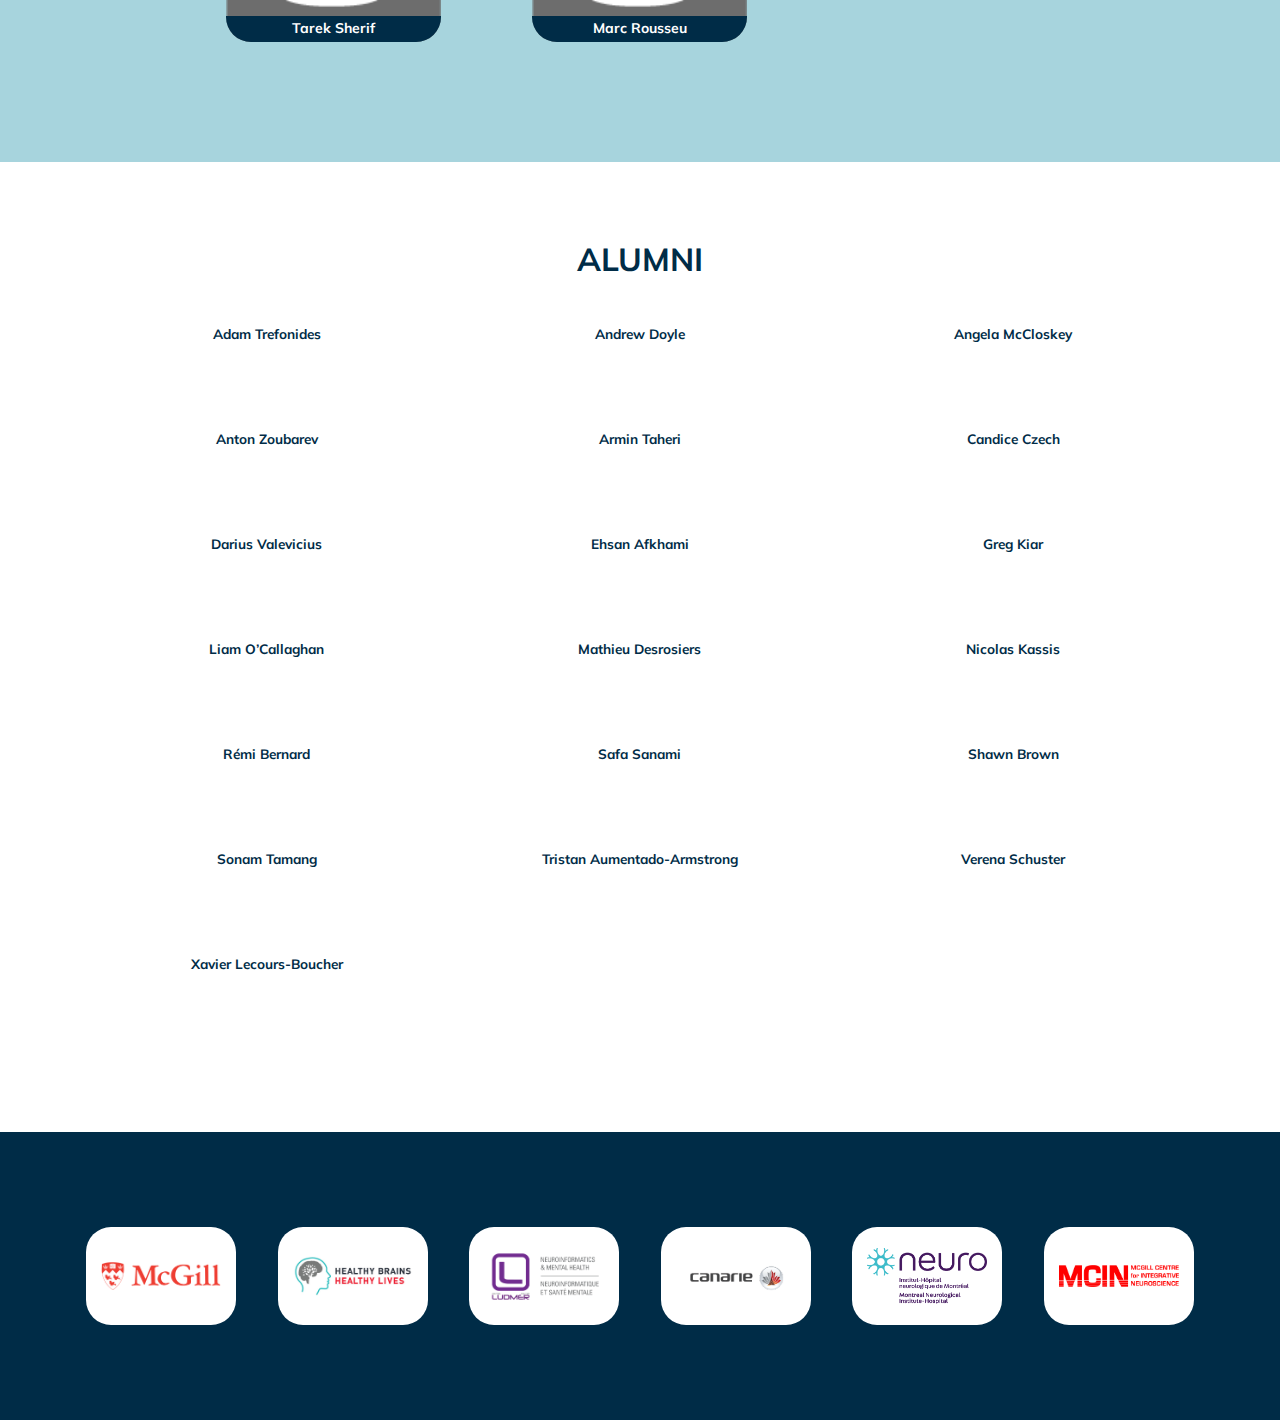
==== commit 2551a960: "#2 made changes to all pages based on Bryan's document" ====
--- a/about.html
+++ b/about.html
@@ -38,7 +38,7 @@
   <!-- navigation -->
   <nav class="site-nav ">
     <div class="nav-container ">
-      <div class="branding"><a href="index.html"><strong>CBRAIN</strong></a></div>
+      <div class="branding"><a href="index.html"><img src="images/logo-cbrain.png" class="logo" alt="CBRAIN"></a></div>
       <div id="showmenu">Menu</div>
       <ul id="menu" class="nav-list hide">
         <li class="nav-item"><a href="features.html">Features</a></li>
@@ -70,9 +70,9 @@
         <h1 class="full-width text-center small-margin">ABOUT CBRAIN</h1>
         <!-- accordian -->
         <p class="hero-box-p text-left ">
-          CBRAIN is a web-based open-source software developed by the McGill Centre for Integrative Neuroscience (MCIN). It allows researchers to perform computationally intensive analyses on data by connecting them to High-Performance Computing (HPC) facilities across Canada and around the world. CBRAIN connects researchers to the tools and processing power required to handle large datasets and complex processing tools, while simultaneously reducing the technical expertise required to use these resources.</p>
+          CBRAIN is a web-based open-source software developed by the McGill Centre for Integrative Neuroscience (MCIN). It allows researchers to perform computationally intensive analyses on data by connecting them to High-Performance Computing (HPC) and Cloud Computing facilities across Canada and around the world. CBRAIN connects researchers to the tools and processing power required to handle large datasets and complex processing tools, while simultaneously reducing the technical expertise required to use these resources.</p>
         <p class="hero-box-p text-left ">  
-          CBRAIN allows users to share and manage data processing projects from anywhere in the world as if it were all in a single data store. The user can define project teams, identify team members who can access the data in that project, and give them access to large volumes of data through a web interface. The project team can then perform operations such as file transfer, archiving, data processing, and content visualization on a remote HPC. The users can monitor task completion, review failure logs, and relaunch tasks with necessary corrections, and once satisfied, transfer the data back to their local repositories.
+          CBRAIN allows users to share and manage data processing projects from anywhere in the world as if it were all in a single, federated data store. The user can define project teams, identify team members who can access the data in that project, and give them access to large volumes of data through a web interface. The project team can then perform operations such as file transfers, archiving, data processing, and remote visualization. Users can monitor tasks for processing status and completion, review failure logs, and relaunch tasks with necessary corrections, and once satisfied, transfer the data back to their local repositories.
         </p>
         <p class="hero-box-p text-left ">
           CBRAIN is currently providing access to a large suite of analytical pipelines for neuroimaging and genetic data analyses, but it is not exclusive to neurological research and can host any software. Software integration is made easy through streamlined procedures designed to maximize research reproducibility. As a pioneering open science platform, CBRAIN is open to contributions from the data science community and strives to make high performance computing available to all. 
@@ -295,6 +295,9 @@
       <a href="https://mcgill.ca/">
         <img src="images/logo-mcgill.png">
       </a>
+      <a href="https://mcgill.ca/hbhl">
+        <img src="images/logo-hbhl.jpg">
+      </a>
       <a href="https://ludmercentre.ca/">
         <img src="images/logo-ludmer.png">
       </a>
--- a/css/styles.css
+++ b/css/styles.css
@@ -282,7 +282,9 @@
   width: 100%;
   padding: 0 0 15px 0;
 }
-
+.logo {
+  width: 100px;
+}
 .section-content {
   width: 100%;
   max-width: 1200px;
@@ -426,10 +428,16 @@
   list-style: none;
   clear: both;
 }
-li.nav-item a,
+li.nav-item a {
+  display: inline-block;
+  padding: 20px 30px;
+  text-decoration: none;
+  color: #fff;
+  transition: all 0.25s ease;
+}
 .branding a {
   display: inline-block;
-  padding: 20px 30px;
+  padding: 13.25px 30px;
   text-decoration: none;
   color: #fff;
   transition: all 0.25s ease;
@@ -648,17 +656,18 @@
   padding: 80px 0 40px;
   margin-top: auto;
 }
+
 footer div a {
-  display: flex;
-  align-items: center;
-  background-color: #fff;
-  /*border-radius: 20px;*/
-  padding: 20px 30px;
-  margin: 20px;
-  max-width: 300px;
-  min-width: 125px;
-  height: auto;
-  border-radius: 25px;
+    display: flex;
+    align-items: center;
+    background-color: #fff;
+    /* border-radius: 20px; */
+    padding: 10px 15px;
+    margin: 15px;
+    max-width: 300px;
+    min-width: 125px;
+    height: auto;
+    border-radius: 25px;
 }
 footer a img {
   width: 100%;
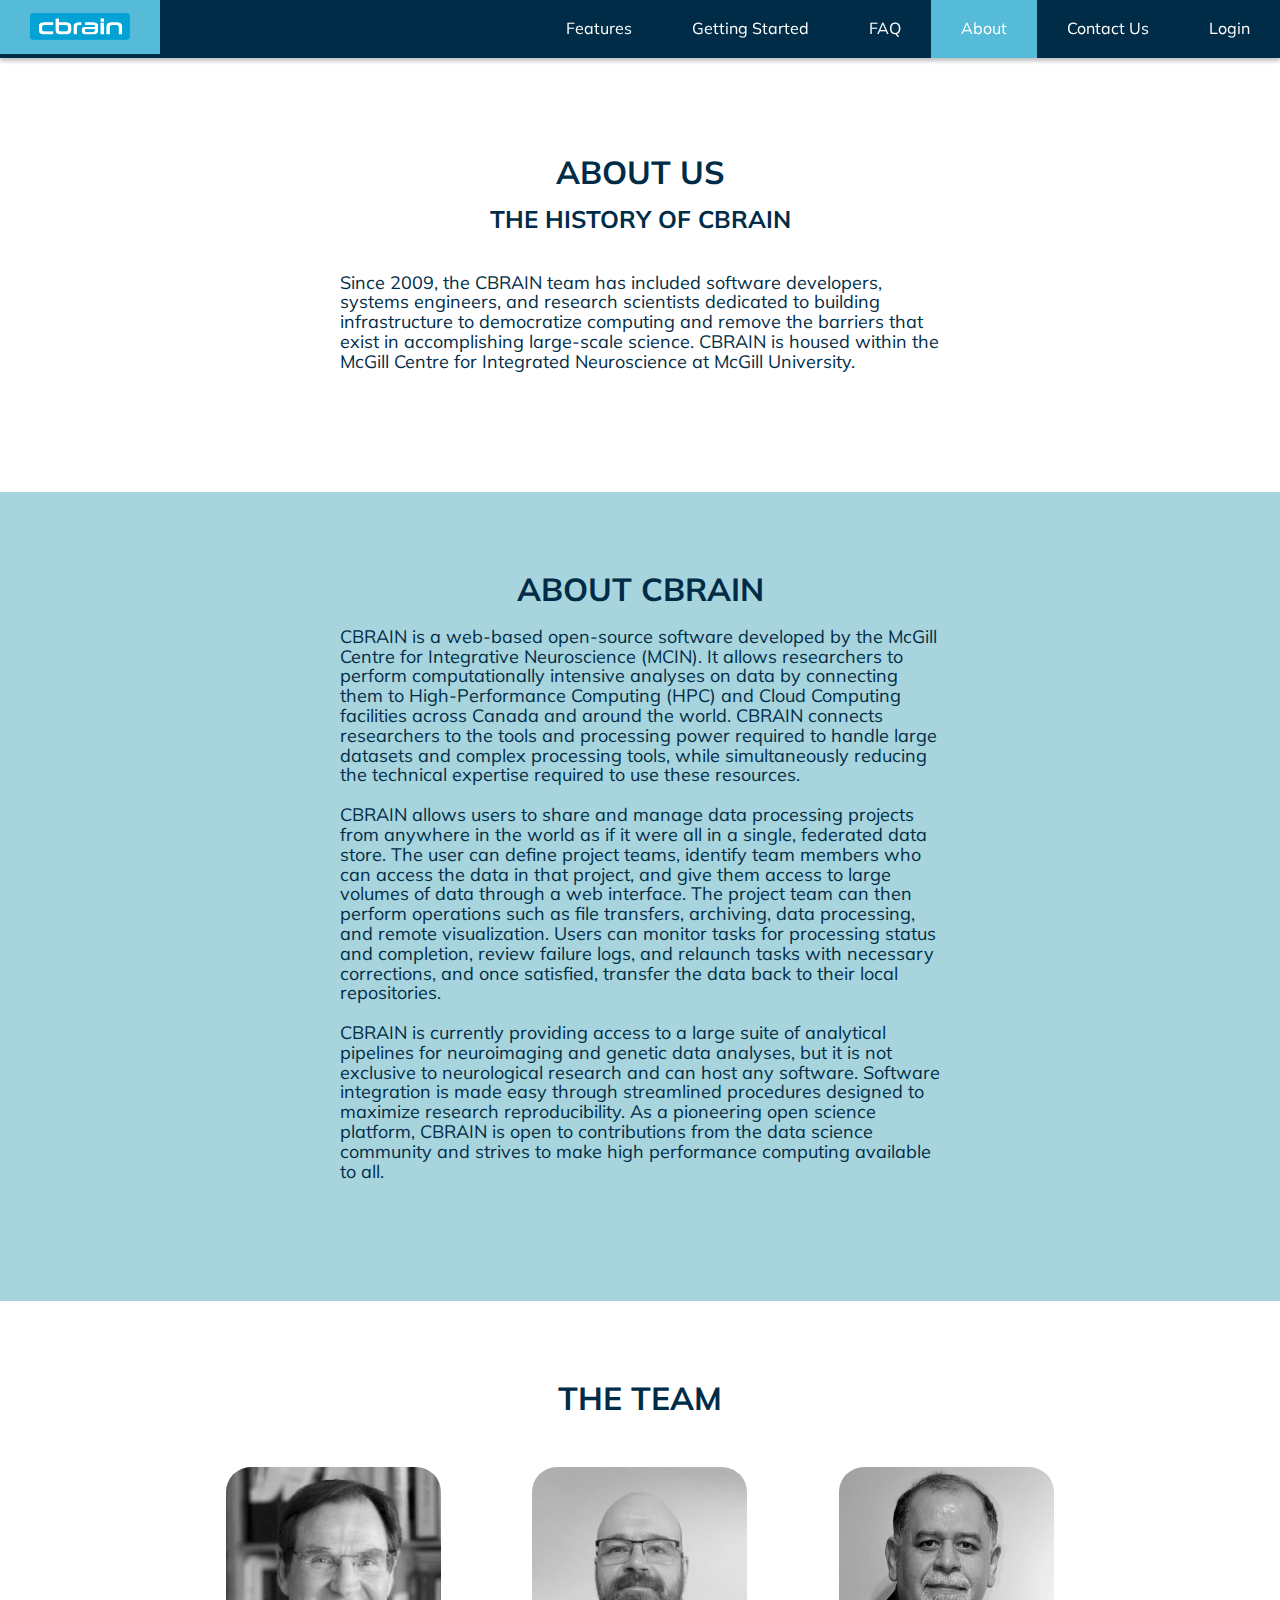
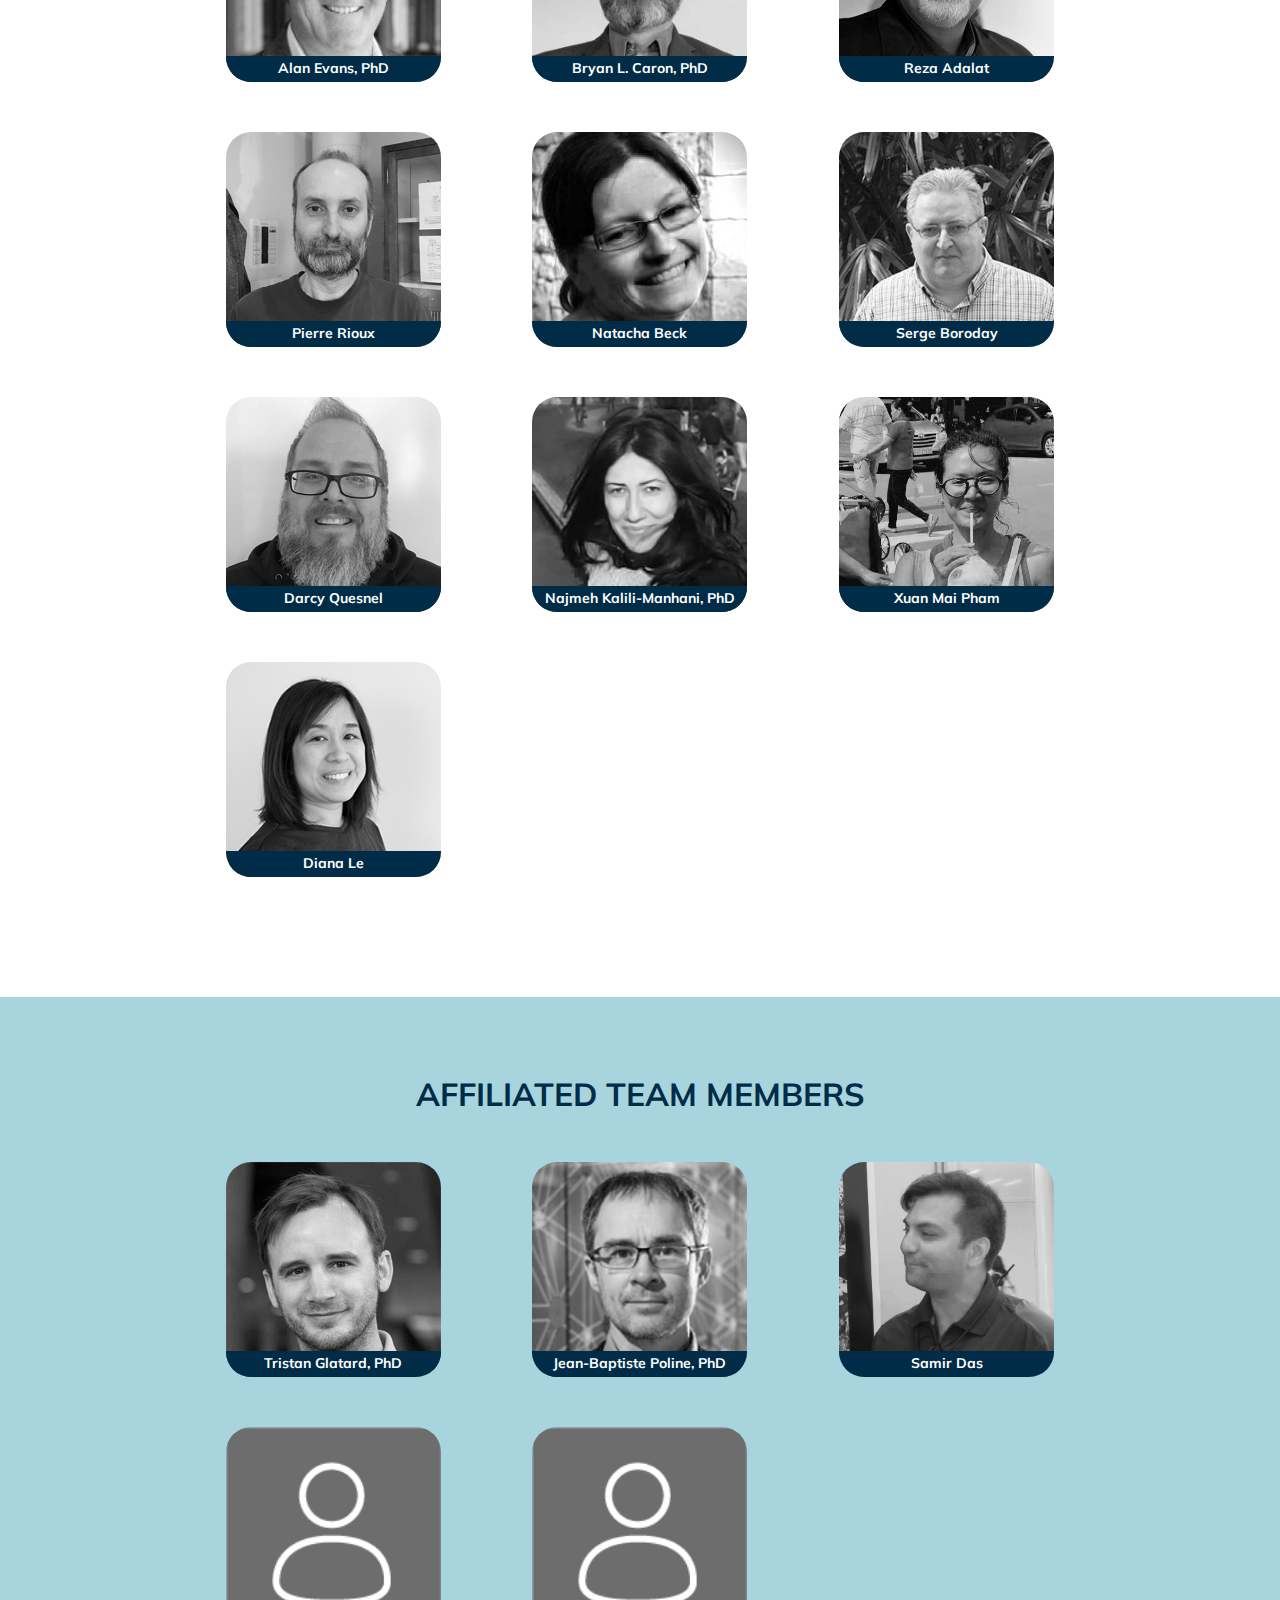
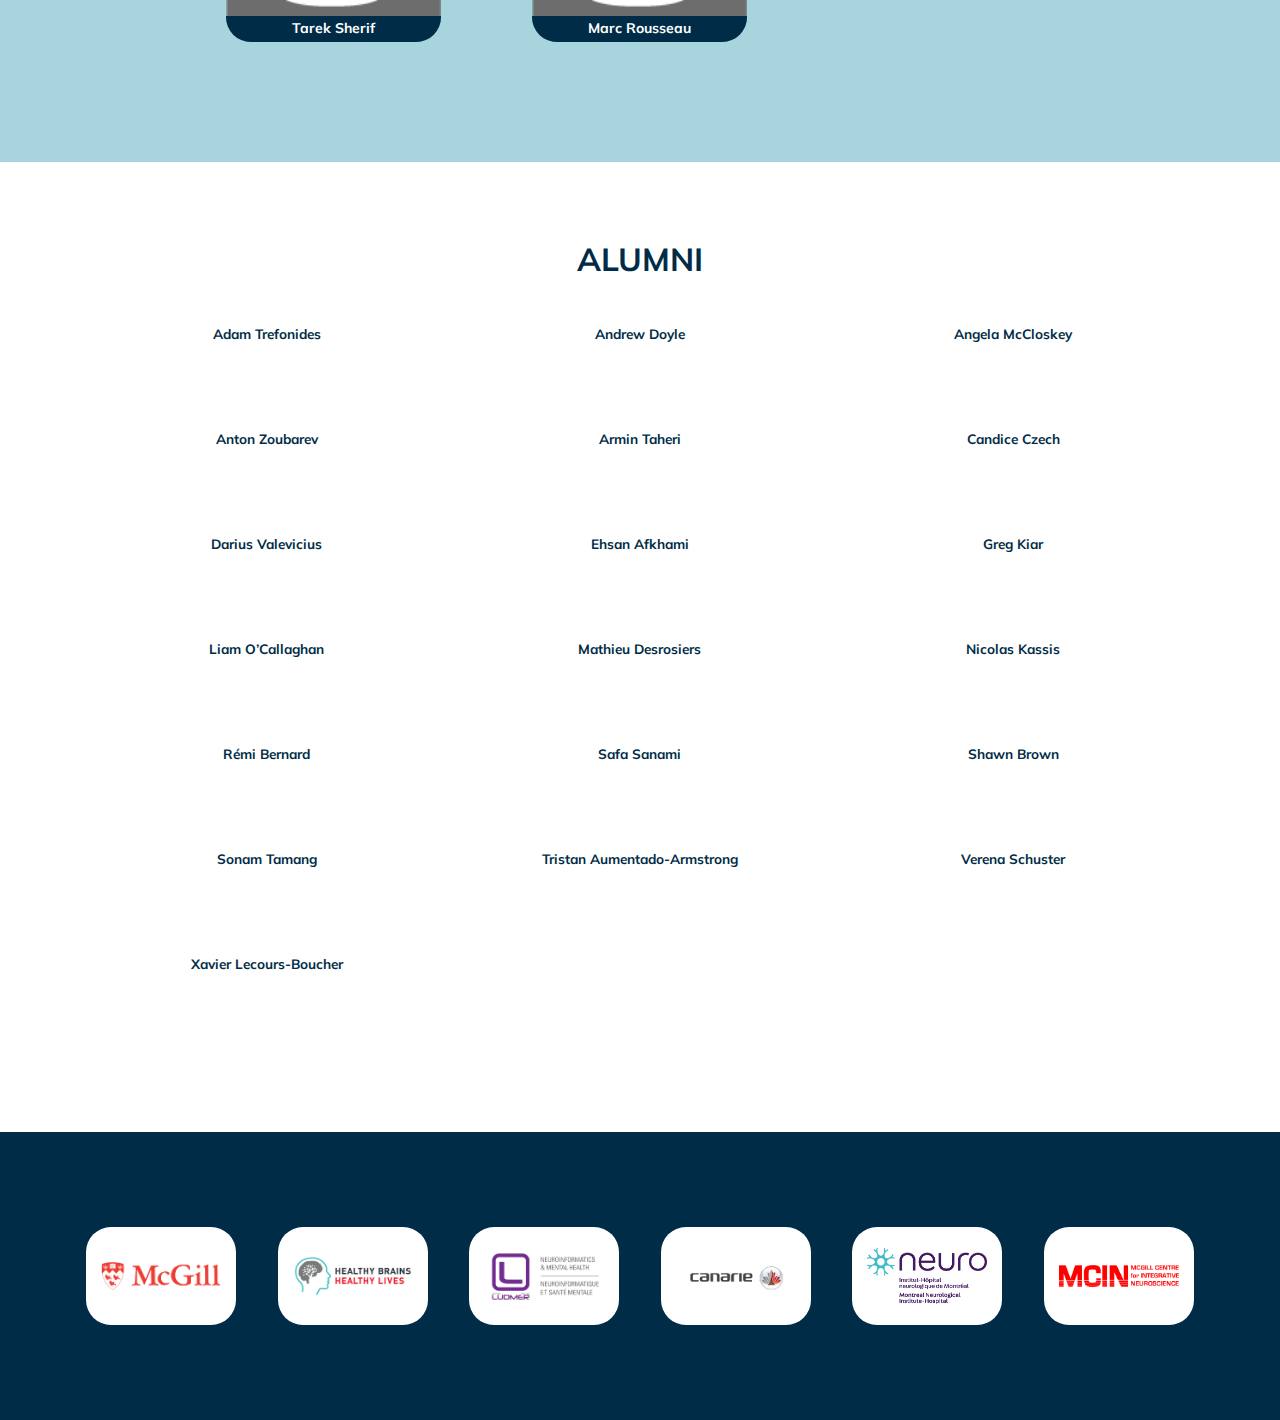
==== commit 56e46385: "#2 fixed type for Marc Rousseau" ====
--- a/about.html
+++ b/about.html
@@ -184,7 +184,7 @@
         <div class="team-photo">
           <div class="team-photo-holder">
             <img src="images/team/profile-temp.png">
-            <div class="team-name"><strong>Marc Rousseu</strong>
+            <div class="team-name"><strong>Marc Rousseau</strong>
             </div>
           </div>
         </div>
